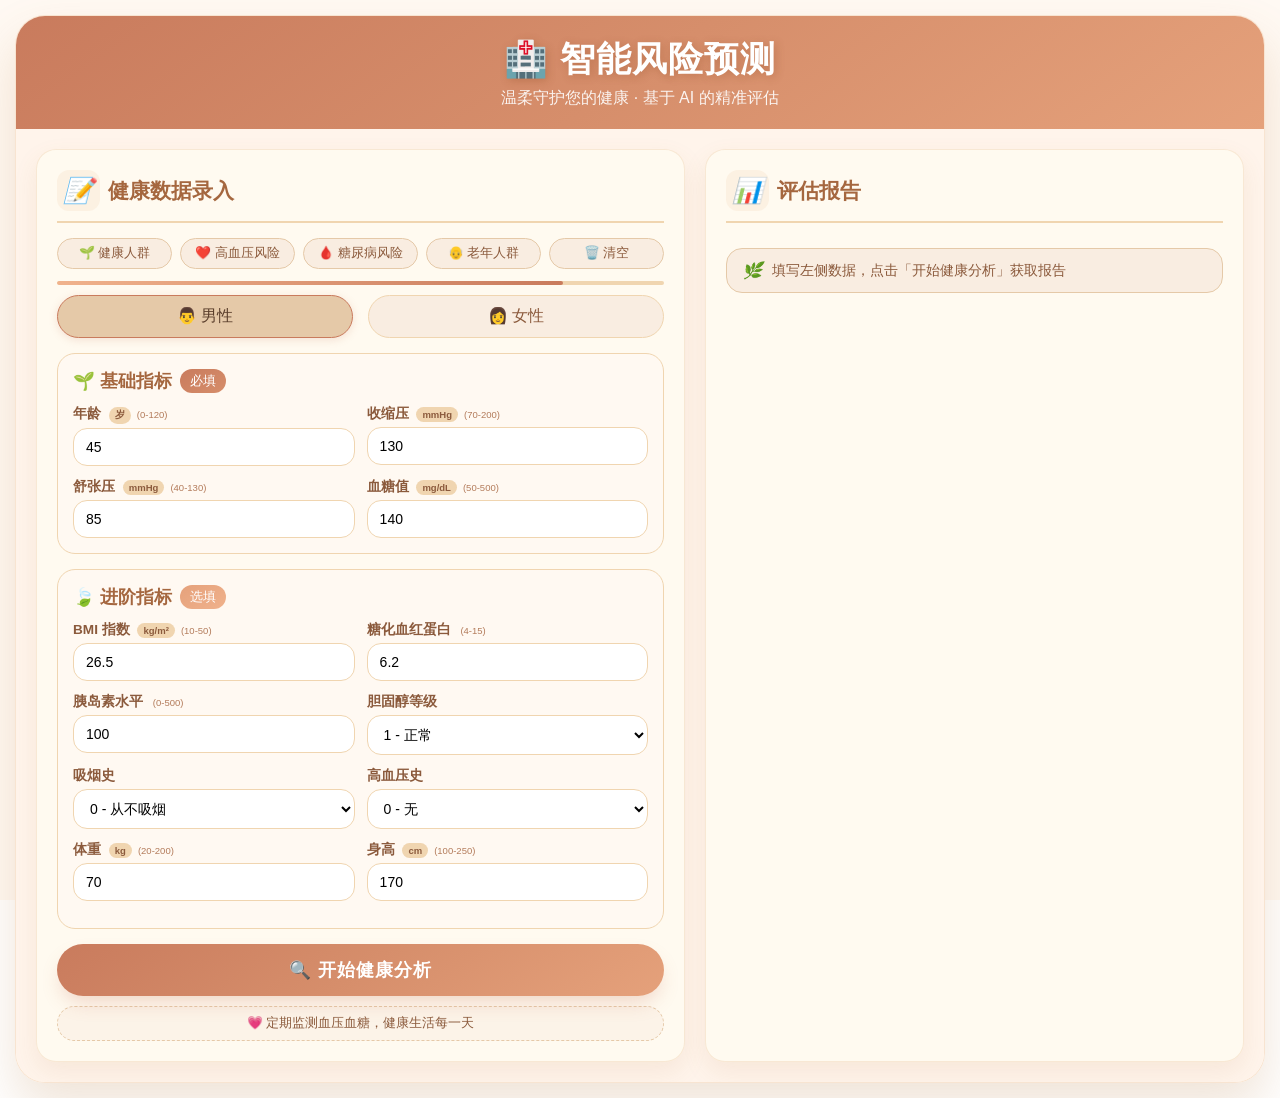
==== templates/service.html @ 500d7d1f "Initial commit: 医疗健康智能监控系统" ====
<!DOCTYPE html>
<html lang="zh">

<head>
    <meta charset="UTF-8">
    <meta name="viewport" content="width=device-width, initial-scale=1.0">
    <title>健康风险预测 · 智能评估</title>
    <style>
        * {
            margin: 0;
            padding: 0;
            box-sizing: border-box;
            font-family: 'Microsoft YaHei', 'PingFang SC', 'Helvetica Neue', sans-serif;
        }

        body {
            min-height: 100vh;
            background: url('static/services.jpg') no-repeat center center fixed;
            background-size: cover;
            padding: 15px;
            position: relative;
        }

        /* 暖色调遮罩 */
        body::before {
            content: '';
            position: fixed;
            top: 0;
            left: 0;
            right: 0;
            bottom: 0;
            background: rgba(255, 235, 215, 0.3);
            z-index: 0;
        }

        .container {
            max-width: 1300px;
            margin: 0 auto;
            background: rgba(255, 245, 235, 0.92);
            border-radius: 30px;
            box-shadow: 0 25px 50px rgba(180, 120, 60, 0.2);
            overflow: hidden;
            position: relative;
            z-index: 1;
            backdrop-filter: blur(4px);
            border: 1px solid rgba(220, 160, 100, 0.2);
        }

        /* 暖色渐变头部 */
        .header {
            background: linear-gradient(145deg, #c97b5d 0%, #d68e6b 50%, #e5a17b 100%);
            color: white;
            padding: 20px 25px;
            text-align: center;
            position: relative;
        }

        .header h1 {
            font-size: 2.2em;
            font-weight: 600;
            text-shadow: 2px 2px 8px rgba(140, 70, 30, 0.3);
            letter-spacing: 1px;
            margin-bottom: 5px;
        }

        .header p {
            opacity: 0.9;
            font-size: 1em;
            font-weight: 300;
        }

        .content {
            display: flex;
            padding: 20px;
            gap: 20px;
            background: rgba(255, 245, 235, 0.85);
        }

        @media (max-width: 968px) {
            .content {
                flex-direction: column;
            }
        }

        /* 左侧输入卡 */
        .input-section {
            flex: 1.1;
            background: rgba(255, 250, 240, 0.98);
            padding: 20px;
            border-radius: 20px;
            box-shadow: 0 10px 25px rgba(180, 120, 60, 0.1);
            border: 1px solid rgba(220, 160, 100, 0.2);
        }

        /* 右侧结果卡 */
        .result-section {
            flex: 0.9;
            background: rgba(255, 250, 240, 0.98);
            padding: 20px;
            border-radius: 20px;
            box-shadow: 0 10px 25px rgba(180, 120, 60, 0.1);
            border: 1px solid rgba(220, 160, 100, 0.2);
            display: flex;
            flex-direction: column;
        }

        .section-title {
            color: #a5673f;
            margin-bottom: 15px;
            padding-bottom: 10px;
            border-bottom: 2px solid #f0d5b0;
            font-size: 1.3em;
            display: flex;
            align-items: center;
            gap: 8px;
            font-weight: 600;
        }

        .section-title i {
            color: #c97b5d;
            font-size: 1.2em;
            background: rgba(220, 160, 100, 0.1);
            padding: 6px;
            border-radius: 12px;
        }

        /* 输入组卡片 */
        .input-group {
            margin-bottom: 15px;
            background: #fff9f2;
            padding: 15px;
            border-radius: 18px;
            border: 1px solid #f0d5b0;
        }

        .input-group h4 {
            color: #a5673f;
            margin-bottom: 12px;
            font-size: 1.1em;
            display: flex;
            align-items: center;
            gap: 8px;
        }

        .badge {
            padding: 3px 10px;
            border-radius: 25px;
            font-size: 0.75em;
            font-weight: 500;
        }

        .badge.required {
            background: linear-gradient(145deg, #c97b5d, #d68e6b);
            color: white;
        }

        .badge.optional {
            background: linear-gradient(145deg, #e5a17b, #f0b28c);
            color: white;
        }

        .input-row {
            display: flex;
            gap: 12px;
            margin-bottom: 12px;
        }

        .input-row:last-child {
            margin-bottom: 0;
        }

        .input-field {
            flex: 1;
            position: relative;
        }

        label {
            display: block;
            margin-bottom: 4px;
            color: #8b5a3c;
            font-weight: 600;
            font-size: 0.85em;
        }

        .stat-badge {
            display: inline-block;
            background: #f0d5b0;
            padding: 2px 6px;
            border-radius: 16px;
            font-size: 0.7em;
            color: #8b5a3c;
            margin-left: 4px;
        }

        .range-hint {
            font-size: 0.7em;
            color: #b37b5a;
            margin-left: 6px;
            font-weight: normal;
        }

        input,
        select {
            width: 100%;
            padding: 10px 12px;
            border: 1.5px solid #f0d5b0;
            border-radius: 14px;
            font-size: 14px;
            transition: all 0.2s;
            background: white;
        }

        input:focus,
        select:focus {
            outline: none;
            border-color: #c97b5d;
            box-shadow: 0 0 0 3px rgba(201, 123, 93, 0.1);
        }

        /* 输入警告样式 */
        .input-warning {
            color: #d9534f;
            font-size: 0.75em;
            margin-top: 4px;
            display: none;
            padding-left: 5px;
        }

        .input-warning.show {
            display: block;
        }

        input.invalid,
        select.invalid {
            border-color: #d9534f;
            background: #fff5f5;
        }

        /* 预测按钮 */
        .btn-predict {
            background: linear-gradient(145deg, #c97b5d, #d68e6b, #e5a17b);
            color: white;
            padding: 14px 25px;
            border: none;
            border-radius: 30px;
            font-size: 1.1em;
            font-weight: 600;
            cursor: pointer;
            width: 100%;
            transition: all 0.3s;
            box-shadow: 0 10px 20px -5px rgba(201, 123, 93, 0.3);
            letter-spacing: 1px;
            margin-top: 5px;
        }

        .btn-predict:hover {
            transform: translateY(-2px);
            box-shadow: 0 15px 25px -5px rgba(201, 123, 93, 0.4);
        }

        /* 按钮组 */
        .button-group {
            display: flex;
            gap: 10px;
            margin-top: 10px;
        }

        .button-group .btn-predict {
            flex: 1;
            margin-top: 0;
        }

        .btn-secondary {
            background: linear-gradient(145deg, #b3a18d, #c5b4a0);
            color: white;
            padding: 14px 25px;
            border: none;
            border-radius: 30px;
            font-size: 1.1em;
            font-weight: 600;
            cursor: pointer;
            transition: all 0.3s;
            box-shadow: 0 10px 20px -5px rgba(140, 120, 100, 0.3);
            letter-spacing: 1px;
        }

        .btn-secondary:hover {
            transform: translateY(-2px);
            box-shadow: 0 15px 25px -5px rgba(140, 120, 100, 0.4);
        }

        /* 结果卡片 */
        .result-card {
            background: #fff9f2;
            padding: 18px;
            border-radius: 18px;
            margin-bottom: 15px;
            border: 1px solid #f0d5b0;
            position: relative;
            overflow: hidden;
        }

        .result-card::before {
            content: '';
            position: absolute;
            top: 0;
            left: 0;
            width: 5px;
            height: 100%;
            background: linear-gradient(to bottom, #c97b5d, #e5a17b);
            border-radius: 5px 0 0 5px;
        }

        .result-title {
            display: flex;
            justify-content: space-between;
            align-items: center;
            margin-bottom: 12px;
            font-size: 1.1em;
            color: #a5673f;
            font-weight: 600;
            padding-left: 5px;
        }

        .risk-badge {
            padding: 5px 15px;
            border-radius: 30px;
            font-size: 0.9em;
            font-weight: 600;
        }

        .high-risk {
            background: linear-gradient(145deg, #ffb3b3, #ff8a8a);
            color: #b33c3c;
        }

        .low-risk {
            background: linear-gradient(145deg, #b8e0c0, #9ad0aa);
            color: #1d5a3e;
        }

        .confidence-bar {
            height: 8px;
            background: #f0d5b0;
            border-radius: 8px;
            margin: 10px 0 8px;
            overflow: hidden;
        }

        .confidence-fill {
            height: 100%;
            background: linear-gradient(90deg, #c97b5d, #e5a17b);
            transition: width 0.8s ease;
            border-radius: 8px;
        }

        .confidence-text {
            font-size: 0.9em;
            color: #8b5a3c;
            margin: 5px 0 10px;
            font-weight: 500;
        }

        .model-info {
            background: #f9ede1;
            padding: 10px 12px;
            border-radius: 14px;
            font-size: 0.85em;
            color: #8b5a3c;
            margin: 10px 0;
            border-left: 3px solid #c97b5d;
        }

        .explanation {
            font-size: 0.8em;
            color: #a5673f;
            margin-top: 10px;
            padding-top: 8px;
            border-top: 1px dashed #f0d5b0;
        }

        /* 加载动画 */
        .loading {
            text-align: center;
            padding: 30px;
            color: #8b5a3c;
            font-size: 1em;
            background: #fff9f2;
            border-radius: 20px;
            border: 1px solid #f0d5b0;
        }

        .loading::after {
            content: '';
            display: inline-block;
            width: 20px;
            height: 20px;
            margin-left: 10px;
            border: 2px solid #f0d5b0;
            border-top-color: #c97b5d;
            border-radius: 50%;
            animation: spin 0.8s linear infinite;
            vertical-align: middle;
        }

        @keyframes spin {
            to {
                transform: rotate(360deg);
            }
        }

        /* 提示卡片 */
        .note {
            background: #f9ede1;
            border: 1px solid #e5c9a8;
            color: #8b5a3c;
            padding: 12px 15px;
            border-radius: 16px;
            margin-top: 10px;
            font-size: 0.85em;
            display: flex;
            align-items: center;
            gap: 10px;
        }

        .note i {
            font-size: 1.2em;
            color: #c97b5d;
        }

        /* 默认提示 */
        #default-note {
            background: #f9ede1;
            border-color: #e5c9a8;
            color: #8b5a3c;
        }

        /* 快捷预设按钮 */
        .quick-preset {
            display: flex;
            gap: 8px;
            margin-bottom: 12px;
            flex-wrap: wrap;
        }

        .preset-btn {
            background: #f9ede1;
            border: 1px solid #e5c9a8;
            color: #8b5a3c;
            padding: 6px 12px;
            border-radius: 25px;
            font-size: 0.8em;
            cursor: pointer;
            transition: all 0.2s;
            flex: 1;
            min-width: 70px;
        }

        .preset-btn:hover {
            background: #f0d5b0;
            border-color: #c97b5d;
        }

        /* 数据完整度指示器 */
        .completeness-meter {
            height: 4px;
            background: #f0d5b0;
            border-radius: 2px;
            margin: 5px 0 10px;
            overflow: hidden;
        }

        .completeness-fill {
            height: 100%;
            background: linear-gradient(90deg, #f0b28c, #c97b5d);
            width: 0%;
            border-radius: 2px;
            transition: width 0.3s;
        }

        /* 健康小贴士 */
        .health-tip {
            background: rgba(201, 123, 93, 0.05);
            border: 1px dashed #e5c9a8;
            padding: 8px 12px;
            border-radius: 30px;
            font-size: 0.8em;
            color: #8b5a3c;
            margin-top: 10px;
            text-align: center;
            animation: fadeTip 8s infinite;
        }

        @keyframes fadeTip {

            0%,
            100% {
                opacity: 1;
            }

            95% {
                opacity: 0.7;
            }
        }

        /* 性别选择行 */
        .gender-row {
            display: flex;
            gap: 15px;
            margin-bottom: 15px;
        }

        .gender-btn {
            flex: 1;
            background: #f9ede1;
            border: 1.5px solid #f0d5b0;
            border-radius: 30px;
            padding: 10px 15px;
            text-align: center;
            cursor: pointer;
            transition: all 0.2s;
            color: #8b5a3c;
            font-weight: 500;
        }

        .gender-btn.selected {
            background: #e5c9a8;
            border-color: #c97b5d;
            color: #5a3e2b;
            box-shadow: 0 2px 8px rgba(201, 123, 93, 0.2);
        }

        .gender-btn input[type="radio"] {
            display: none;
        }

        /* 怀孕次数容器 - 根据性别显示/隐藏 */
        .pregnancy-container {
            transition: all 0.3s;
        }

        .pregnancy-container.hidden {
            display: none;
        }

        /* 报告生成按钮 */
        .generate-report-btn {
            background: #fff9f2;
            border: 1px solid #e5c9a8;
            color: #8b5a3c;
            padding: 10px;
            border-radius: 25px;
            font-size: 0.9em;
            cursor: pointer;
            transition: all 0.2s;
            display: flex;
            align-items: center;
            justify-content: center;
            gap: 8px;
            margin-top: 10px;
        }

        .generate-report-btn:hover {
            background: #f0d5b0;
            border-color: #c97b5d;
        }

        /* 模态框 */
        .modal {
            display: none;
            position: fixed;
            top: 0;
            left: 0;
            right: 0;
            bottom: 0;
            background: rgba(0, 0, 0, 0.5);
            z-index: 1000;
            justify-content: center;
            align-items: center;
        }

        .modal.show {
            display: flex;
        }

        .modal-content {
            background: white;
            padding: 25px;
            border-radius: 25px;
            max-width: 450px;
            width: 90%;
            max-height: 80vh;
            overflow-y: auto;
            position: relative;
        }

        .modal-close {
            position: absolute;
            top: 15px;
            right: 15px;
            font-size: 1.2em;
            cursor: pointer;
            color: #8b5a3c;
        }

        .report-actions {
            display: flex;
            gap: 10px;
            margin-top: 20px;
        }

        .report-actions button {
            flex: 1;
            padding: 12px;
            border: none;
            border-radius: 25px;
            cursor: pointer;
            font-weight: 600;
        }

        .btn-save {
            background: #c97b5d;
            color: white;
        }

        .btn-cancel {
            background: #f0d5b0;
            color: #8b5a3c;
        }
    </style>
    <!-- 🔴【方案一添加点】输入限制函数 -->
    <script>
        // 限制输入只能为数字和特定字符
        function restrictInput(event) {
            var key = event.keyCode || event.which;
            var keyChar = String.fromCharCode(key);
            
            // 允许：数字、退格、删除、制表符、回车、箭头键
            if (key == 8 || key == 9 || key == 13 || key == 46 || (key >= 37 && key <= 40)) {
                return true;
            }
            
            // 允许小数点（只在BMI字段）
            if (keyChar === '.' && event.target.id === 'bmi') {
                // 防止多个小数点
                if (event.target.value.indexOf('.') === -1) {
                    return true;
                }
                return false;
            }
            
            // 只允许数字
            return /[0-9]/.test(keyChar);
        }

        // 失去焦点时验证和格式化
        function validateInput(input) {
            if (input.value === '' || input.value === null) {
                return;
            }
            
            // 去除前后空格
            input.value = input.value.trim();
            
            // 如果是BMI字段，保留一位小数
            if (input.id === 'bmi' && input.value) {
                let num = parseFloat(input.value);
                if (!isNaN(num)) {
                    input.value = num.toFixed(1);
                }
            } else if (input.value) {
                // 其他字段转为整数
                let num = parseInt(input.value);
                if (!isNaN(num)) {
                    input.value = num;
                } else {
                    input.value = '';
                }
            }
        }
    </script>
</head>

<body>
    <div class="container">
        <div class="header">
            <h1>🏥 智能风险预测</h1>
            <p>温柔守护您的健康 · 基于 AI 的精准评估</p>
        </div>
        <div class="content">
            <!-- 左侧输入区 -->
            <div class="input-section">
                <div class="section-title">
                    <i>📝</i> 健康数据录入
                </div>
                <!-- 快捷场景预设 -->
                <div class="quick-preset">
                    <button class="preset-btn" onclick="setPreset('health')">🌱 健康人群</button>
                    <button class="preset-btn" onclick="setPreset('ht-risk')">❤️ 高血压风险</button>
                    <button class="preset-btn" onclick="setPreset('dm-risk')">🩸 糖尿病风险</button>
                    <button class="preset-btn" onclick="setPreset('elder')">👴 老年人群</button>
                    <button class="preset-btn" onclick="clearAll()">🗑️ 清空</button>
                </div>
                <!-- 数据完整度指示器 -->
                <div class="completeness-meter">
                    <div class="completeness-fill" id="completeness" style="width: 0%"></div>
                </div>
                <!-- 性别选择 -->
                <div class="gender-row">
                    <div class="gender-btn" id="gender-male-btn" onclick="selectGender('male')">
                        <input type="radio" name="gender" id="male" value="male" checked>
                        <span>👨 男性</span>
                    </div>
                    <div class="gender-btn" id="gender-female-btn" onclick="selectGender('female')">
                        <input type="radio" name="gender" id="female" value="female">
                        <span>👩 女性</span>
                    </div>
                </div>
                <div class="input-group">
                    <h4>
                        <span>🌱 基础指标</span>
                        <span class="badge required">必填</span>
                    </h4>
                    <div class="input-row">
                        <div class="input-field">
                            <label>年龄 <span class="stat-badge">岁</span><span class="range-hint">(0-120)</span></label>
                            <!-- 🔴【方案一修改】添加 onkeypress, onpaste, onblur 属性 -->
                            <input type="number" id="age" placeholder="如 45" value="45"
                                onkeypress="return restrictInput(event)"
                                onpaste="return false"
                                onblur="validateInput(this)"
                                oninput="this.value=this.value.replace(/[^0-9]/g,''); validateAge(); updateCompleteness()">
                            <div class="input-warning" id="age-warning">年龄应在 0-120 岁之间</div>
                        </div>
                        <div class="input-field">
                            <label>收缩压 <span class="stat-badge">mmHg</span><span
                                    class="range-hint">(70-200)</span></label>
                            <!-- 🔴【方案一修改】添加 onkeypress, onpaste, onblur 属性 -->
                            <input type="number" id="sbp" placeholder="如 130" value="130"
                                onkeypress="return restrictInput(event)"
                                onpaste="return false"
                                onblur="validateInput(this)"
                                oninput="this.value=this.value.replace(/[^0-9]/g,''); validateBP(); updateCompleteness()">
                        </div>
                    </div>
                    <div class="input-row">
                        <div class="input-field">
                            <label>舒张压 <span class="stat-badge">mmHg</span><span
                                    class="range-hint">(40-130)</span></label>
                            <!-- 🔴【方案一修改】添加 onkeypress, onpaste, onblur 属性 -->
                            <input type="number" id="dbp" placeholder="如 85" value="85"
                                onkeypress="return restrictInput(event)"
                                onpaste="return false"
                                onblur="validateInput(this)"
                                oninput="this.value=this.value.replace(/[^0-9]/g,''); validateBP(); updateCompleteness()">
                            <div class="input-warning" id="bp-warning">收缩压应大于舒张压，且收缩压 70-200，舒张压 40-130</div>
                        </div>
                        <div class="input-field">
                            <label>血糖值 <span class="stat-badge">mg/dL</span><span
                                    class="range-hint">(50-500)</span></label>
                            <!-- 🔴【方案一修改】添加 onkeypress, onpaste, onblur 属性 -->
                            <input type="number" id="glucose" placeholder="如 140" value="140"
                                onkeypress="return restrictInput(event)"
                                onpaste="return false"
                                onblur="validateInput(this)"
                                oninput="this.value=this.value.replace(/[^0-9]/g,''); validateGlucose(); updateCompleteness()">
                            <div class="input-warning" id="glucose-warning">血糖值应在 50-500 之间</div>
                        </div>
                    </div>
                </div>
                <div class="input-group">
                    <h4>
                        <span>🍃 进阶指标</span>
                        <span class="badge optional">选填</span>
                    </h4>
                    <div class="input-row">
                        <div class="input-field">
                            <label>BMI 指数 <span class="stat-badge">kg/m²</span><span
                                    class="range-hint">(10-50)</span></label>
                            <!-- 🔴【方案一修改】添加 onkeypress, onpaste, onblur 属性 -->
                            <input type="number" id="bmi" placeholder="如 26.5" value="26.5" step="0.1"
                                onkeypress="return restrictInput(event)"
                                onpaste="return false"
                                onblur="validateInput(this)"
                                oninput="this.value=this.value.replace(/[^0-9.]/g,'').replace(/(\..*)\./g, '$1'); validateBMI(); updateCompleteness()">
                            <div class="input-warning" id="bmi-warning">BMI 应在 10-50 之间</div>
                        </div>
                        <div class="input-field">
                            <label>糖化血红蛋白 <span class="range-hint">(4-15)</span></label>
                            <!-- 🔴【方案一修改】添加 onkeypress, onpaste, onblur 属性 -->
                            <input type="number" id="hba1c" placeholder="如 6.2" value="6.2" step="0.1"
                                onkeypress="return restrictInput(event)"
                                onpaste="return false"
                                onblur="validateInput(this)"
                                oninput="this.value=this.value.replace(/[^0-9.]/g,'').replace(/(\..*)\./g, '$1'); validateHba1c(); updateCompleteness()">
                            <div class="input-warning" id="hba1c-warning">HbA1c 应在 4-15 之间</div>
                        </div>
                    </div>
                    <div class="input-row">
                        <div class="input-field">
                            <label>胰岛素水平 <span class="range-hint">(0-500)</span></label>
                            <!-- 🔴【方案一修改】添加 onkeypress, onpaste, onblur 属性 -->
                            <input type="number" id="insulin" placeholder="如 100" value="100"
                                onkeypress="return restrictInput(event)"
                                onpaste="return false"
                                onblur="validateInput(this)"
                                oninput="this.value=this.value.replace(/[^0-9]/g,''); validateInsulin(); updateCompleteness()">
                            <div class="input-warning" id="insulin-warning">胰岛素应在 0-500 之间</div>
                        </div>
                        <div class="input-field">
                            <label>胆固醇等级</label>
                            <select id="cholesterol" onchange="updateCompleteness()">
                                <option value="">请选择</option>
                                <option value="1" selected>1 - 正常</option>
                                <option value="2">2 - 偏高</option>
                                <option value="3">3 - 很高</option>
                            </select>
                        </div>
                    </div>
                    <div class="input-row">
                        <div class="input-field">
                            <label>吸烟史</label>
                            <select id="smoking" onchange="updateCompleteness()">
                                <option value="0" selected>0 - 从不吸烟</option>
                                <option value="1">1 - No Info</option>
                                <option value="2">2 - 当前吸烟</option>
                                <option value="3">3 - 曾经吸烟</option>
                            </select>
                        </div>
                        <div class="input-field">
                            <label>高血压史</label>
                            <select id="hypertension" onchange="updateCompleteness()">
                                <option value="0" selected>0 - 无</option>
                                <option value="1">1 - 有</option>
                            </select>
                        </div>
                    </div>
                    <div class="input-row">
                        <div class="input-field">
                            <label>体重 <span class="stat-badge">kg</span><span class="range-hint">(20-200)</span></label>
                            <!-- 🔴【方案一修改】添加 onkeypress, onpaste, onblur 属性 -->
                            <input type="number" id="weight" placeholder="如 70" value="70" step="0.1"
                                onkeypress="return restrictInput(event)"
                                onpaste="return false"
                                onblur="validateInput(this)"
                                oninput="this.value=this.value.replace(/[^0-9]/g,''); validateWeight(); updateCompleteness()">
                            <div class="input-warning" id="weight-warning">体重应在 20-200kg 之间</div>
                        </div>
                        <div class="input-field">
                            <label>身高 <span class="stat-badge">cm</span><span
                                    class="range-hint">(100-250)</span></label>
                            <!-- 🔴【方案一修改】添加 onkeypress, onpaste, onblur 属性 -->
                            <input type="number" id="height" placeholder="如 170" value="170"
                                onkeypress="return restrictInput(event)"
                                onpaste="return false"
                                onblur="validateInput(this)"
                                oninput="this.value=this.value.replace(/[^0-9]/g,''); validateHeight(); updateCompleteness()">
                            <div class="input-warning" id="height-warning">身高应在 100-250cm 之间</div>
                        </div>
                    </div>
                    <!-- 怀孕次数 - 根据性别动态显示 -->
                    <div class="input-row" id="pregnancy-row">
                        <div class="input-field">
                            <label>怀孕次数 <span class="stat-badge" id="pregnancy-badge">女性填写</span></label>
                            <!-- 🔴【方案一修改】添加 onkeypress, onpaste, onblur 属性 -->
                            <input type="number" id="pregnancies" placeholder="仅女性填写" value="0"
                                onkeypress="return restrictInput(event)"
                                onpaste="return false"
                                onblur="validateInput(this)"
                                oninput="this.value=this.value.replace(/[^0-9]/g,''); updateCompleteness()">
                        </div>
                        <div class="input-field">
                            <!-- 占位，保持布局平衡 -->
                        </div>
                    </div>
                </div>
                <div class="button-group">
                    <button class="btn-predict" onclick="predict()">🔍 开始健康分析</button>
                    <button class="btn-secondary" onclick="generateReport()" id="generate-report"
                        style="display: none;">📄 生成报告</button>
                </div>
                <!-- 健康小贴士轮播 -->
                <div class="health-tip" id="health-tip">
                    💗 定期监测血压血糖，健康生活每一天
                </div>
            </div>
            <!-- 右侧结果区 -->
            <div class="result-section">
                <div class="section-title">
                    <i>📊</i> 评估报告
                </div>
                <!-- 高血压结果 -->
                <div class="result-card" id="hypertension-card" style="display: none;">
                    <div class="result-title">
                        <span>❤️ 高血压风险评估</span>
                        <span class="risk-badge" id="ht-risk-badge"></span>
                    </div>
                    <div class="confidence-bar">
                        <div class="confidence-fill" id="ht-confidence-bar" style="width: 0%"></div>
                    </div>
                    <div class="confidence-text" id="ht-confidence"></div>
                    <div class="model-info" id="ht-explanation"></div>
                </div>
                <!-- 糖尿病结果 -->
                <div class="result-card" id="diabetes-card" style="display: none;">
                    <div class="result-title">
                        <span>🩸 糖尿病风险评估</span>
                        <span class="risk-badge" id="db-risk-badge"></span>
                    </div>
                    <div class="confidence-bar">
                        <div class="confidence-fill" id="db-confidence-bar" style="width: 0%"></div>
                    </div>
                    <div class="confidence-text" id="db-confidence"></div>
                    <div class="model-info" id="db-model"></div>
                    <div class="explanation" id="db-explanation"></div>
                </div>
                <!-- 置信度可视化图表 -->
                <div class="result-card" id="confidence-chart-card" style="display: none;">
                    <div class="result-title">
                        <span>📈 风险评估置信度</span>
                    </div>
                    <div id="confidence-chart" style="width: 100%; height: 220px;"></div>
                    <div class="explanation" style="margin-top: 8px; font-size: 0.75em;">
                        💡 置信度越高，模型对该风险评估的把握越大
                    </div>
                </div>
                <!-- 加载动画 -->
                <div class="loading" id="loading" style="display: none;">AI 模型正在分析</div>
                <!-- 提示信息 -->
                <div class="note" id="note" style="display: none;">
                    <i>💗</i>
                    <span id="note-text"></span>
                </div>
                <!-- 默认提示 -->
                <div class="note" id="default-note">
                    <i>🌿</i>
                    <span>填写左侧数据，点击「开始健康分析」获取报告</span>
                </div>
            </div>
        </div>
    </div>
    <!-- 报告图片模态框 -->
    <div class="modal" id="report-modal">
        <div class="modal-content">
            <span class="modal-close" onclick="closeModal()">✕</span>
            <div id="report-content"></div>
            <div class="report-actions">
                <button class="btn-save" onclick="saveReport()">保存图片</button>
                <button class="btn-cancel" onclick="closeModal()">关闭</button>
            </div>
        </div>
    </div>
    <!-- Plotly.js CDN -->
    <script src="https://cdn.plot.ly/plotly-2.27.0.min.js"></script>
    <script src="https://html2canvas.hertzen.com/dist/html2canvas.min.js"></script>
    <script>
        let currentResult = null;
        let currentHealthData = null;
        // 健康小贴士轮播
        const tips = [
            '💗 定期监测血压血糖，健康生活每一天',
            '❤️ 高血压患者建议低盐饮食，每日食盐<5g',
            '🩸 糖尿病患者建议控制糖分摄入，定期运动',
            '🌿 BMI 在 18.5-24 之间为正常范围',
            '🏃 每周至少 150 分钟中等强度运动',
            '🥗 多吃蔬菜水果，保持均衡饮食',
            '❤️ 收缩压正常范围：90-120mmHg',
            '❤️ 舒张压正常范围：60-80mmHg'
        ];
        let tipIndex = 0;
        setInterval(() => {
            tipIndex = (tipIndex + 1) % tips.length;
            document.getElementById('health-tip').textContent = tips[tipIndex];
        }, 5000);
        // 性别选择
        function selectGender(gender) {
            document.getElementById('gender-male-btn').classList.remove('selected');
            document.getElementById('gender-female-btn').classList.remove('selected');
            const pregnancyRow = document.getElementById('pregnancy-row');
            const pregnancyBadge = document.getElementById('pregnancy-badge');
            if (gender === 'male') {
                document.getElementById('male').checked = true;
                document.getElementById('gender-male-btn').classList.add('selected');
                pregnancyRow.style.display = 'none';
                document.getElementById('pregnancies').value = 0;
            } else {
                document.getElementById('female').checked = true;
                document.getElementById('gender-female-btn').classList.add('selected');
                pregnancyRow.style.display = 'flex';
                pregnancyBadge.textContent = '女性填写';
            }
            updateCompleteness();
        }
        // 输入验证函数
        function validateAge() {
            const age = document.getElementById('age').value;
            const warning = document.getElementById('age-warning');
            const input = document.getElementById('age');
            if (age && (age < 0 || age > 120)) {
                warning.classList.add('show');
                input.classList.add('invalid');
                return false;
            } else {
                warning.classList.remove('show');
                input.classList.remove('invalid');
                return true;
            }
        }
        function validateBP() {
            const sbp = document.getElementById('sbp').value;
            const dbp = document.getElementById('dbp').value;
            const warning = document.getElementById('bp-warning');
            const sbpInput = document.getElementById('sbp');
            const dbpInput = document.getElementById('dbp');
            let sbpValid = !sbp || (sbp >= 70 && sbp <= 200);
            let dbpValid = !dbp || (dbp >= 40 && dbp <= 130);
            let bpRelationValid = !sbp || !dbp || Number(sbp) > Number(dbp);
            if ((sbp && !sbpValid) || (dbp && !dbpValid) || !bpRelationValid) {
                warning.classList.add('show');
                if (sbp && !sbpValid) sbpInput.classList.add('invalid');
                if (dbp && !dbpValid) dbpInput.classList.add('invalid');
                if (!bpRelationValid) {
                    sbpInput.classList.add('invalid');
                    dbpInput.classList.add('invalid');
                }
                return false;
            } else {
                warning.classList.remove('show');
                sbpInput.classList.remove('invalid');
                dbpInput.classList.remove('invalid');
                return true;
            }
        }
        function validateGlucose() {
            const glucose = document.getElementById('glucose').value;
            const warning = document.getElementById('glucose-warning');
            const input = document.getElementById('glucose');
            if (glucose && (glucose < 50 || glucose > 500)) {
                warning.classList.add('show');
                input.classList.add('invalid');
                return false;
            } else {
                warning.classList.remove('show');
                input.classList.remove('invalid');
                return true;
            }
        }
        function validateBMI() {
            const bmi = document.getElementById('bmi').value;
            const warning = document.getElementById('bmi-warning');
            const input = document.getElementById('bmi');
            if (bmi && (bmi < 10 || bmi > 50)) {
                warning.classList.add('show');
                input.classList.add('invalid');
                return false;
            } else {
                warning.classList.remove('show');
                input.classList.remove('invalid');
                return true;
            }
        }
        function validateHba1c() {
            const hba1c = document.getElementById('hba1c').value;
            const warning = document.getElementById('hba1c-warning');
            const input = document.getElementById('hba1c');
            if (hba1c && (hba1c < 4 || hba1c > 15)) {
                warning.classList.add('show');
                input.classList.add('invalid');
                return false;
            } else {
                warning.classList.remove('show');
                input.classList.remove('invalid');
                return true;
            }
        }
        function validateInsulin() {
            const insulin = document.getElementById('insulin').value;
            const warning = document.getElementById('insulin-warning');
            const input = document.getElementById('insulin');
            if (insulin && (insulin < 0 || insulin > 500)) {
                warning.classList.add('show');
                input.classList.add('invalid');
                return false;
            } else {
                warning.classList.remove('show');
                input.classList.remove('invalid');
                return true;
            }
        }
        function validateWeight() {
            const weight = document.getElementById('weight').value;
            const warning = document.getElementById('weight-warning');
            const input = document.getElementById('weight');
            if (weight && (weight < 20 || weight > 200)) {
                warning.classList.add('show');
                input.classList.add('invalid');
                return false;
            } else {
                warning.classList.remove('show');
                input.classList.remove('invalid');
                return true;
            }
        }
        function validateHeight() {
            const height = document.getElementById('height').value;
            const warning = document.getElementById('height-warning');
            const input = document.getElementById('height');
            if (height && (height < 100 || height > 250)) {
                warning.classList.add('show');
                input.classList.add('invalid');
                return false;
            } else {
                warning.classList.remove('show');
                input.classList.remove('invalid');
                return true;
            }
        }
        // 更新数据完整度
        function updateCompleteness() {
            const fields = [
                'age', 'sbp', 'dbp', 'glucose', 'bmi',
                'hba1c', 'insulin', 'cholesterol',
                'smoking', 'hypertension', 'weight', 'height'
            ];
            if (document.getElementById('female').checked) {
                fields.push('pregnancies');
            }
            let filled = 0;
            fields.forEach(id => {
                let val = document.getElementById(id).value;
                if (val && val !== '' && val !== '0') {
                    filled++;
                }
            });
            let percent = (filled / fields.length) * 100;
            document.getElementById('completeness').style.width = percent + '%';
        }
        // 快捷预设
        function setPreset(type) {
            document.querySelectorAll('.input-warning').forEach(w => w.classList.remove('show'));
            document.querySelectorAll('input').forEach(i => i.classList.remove('invalid'));
            if (type === 'health') {
                selectGender('male');
                document.getElementById('age').value = 30;
                document.getElementById('sbp').value = 110;
                document.getElementById('dbp').value = 70;
                document.getElementById('glucose').value = 85;
                document.getElementById('bmi').value = 22;
                document.getElementById('hba1c').value = 5.2;
                document.getElementById('insulin').value = 60;
                document.getElementById('cholesterol').value = '1';
                document.getElementById('pregnancies').value = 0;
                document.getElementById('smoking').value = '0';
                document.getElementById('hypertension').value = '0';
                document.getElementById('weight').value = 60;
                document.getElementById('height').value = 170;
            } else if (type === 'ht-risk') {
                selectGender('male');
                document.getElementById('age').value = 68;
                document.getElementById('sbp').value = 160;
                document.getElementById('dbp').value = 100;
                document.getElementById('glucose').value = 140;
                document.getElementById('bmi').value = 28;
                document.getElementById('hba1c').value = 6.2;
                document.getElementById('insulin').value = 120;
                document.getElementById('cholesterol').value = '3';
                document.getElementById('pregnancies').value = 0;
                document.getElementById('smoking').value = '2';
                document.getElementById('hypertension').value = '1';
                document.getElementById('weight').value = 75;
                document.getElementById('height').value = 165;
            } else if (type === 'dm-risk') {
                selectGender('female');
                document.getElementById('age').value = 55;
                document.getElementById('sbp').value = 135;
                document.getElementById('dbp').value = 85;
                document.getElementById('glucose').value = 180;
                document.getElementById('bmi').value = 32;
                document.getElementById('hba1c').value = 8.5;
                document.getElementById('insulin').value = 200;
                document.getElementById('cholesterol').value = '2';
                document.getElementById('pregnancies').value = 3;
                document.getElementById('smoking').value = '1';
                document.getElementById('hypertension').value = '0';
                document.getElementById('weight').value = 85;
                document.getElementById('height').value = 165;
            } else if (type === 'elder') {
                selectGender('female');
                document.getElementById('age').value = 75;
                document.getElementById('sbp').value = 145;
                document.getElementById('dbp').value = 80;
                document.getElementById('glucose').value = 130;
                document.getElementById('bmi').value = 24;
                document.getElementById('hba1c').value = 6.8;
                document.getElementById('insulin').value = 90;
                document.getElementById('cholesterol').value = '2';
                document.getElementById('pregnancies').value = 4;
                document.getElementById('smoking').value = '0';
                document.getElementById('hypertension').value = '1';
                document.getElementById('weight').value = 65;
                document.getElementById('height').value = 160;
            }
            updateCompleteness();
        }
        function clearAll() {
            document.getElementById('age').value = '';
            document.getElementById('sbp').value = '';
            document.getElementById('dbp').value = '';
            document.getElementById('glucose').value = '';
            document.getElementById('bmi').value = '';
            document.getElementById('hba1c').value = '';
            document.getElementById('insulin').value = '';
            document.getElementById('cholesterol').value = '';
            document.getElementById('pregnancies').value = '';
            document.getElementById('smoking').value = '0';
            document.getElementById('hypertension').value = '0';
            document.getElementById('weight').value = '';
            document.getElementById('height').value = '';
            document.querySelectorAll('.input-warning').forEach(w => w.classList.remove('show'));
            document.querySelectorAll('input').forEach(i => i.classList.remove('invalid'));
            updateCompleteness();
        }
        
        // 🔴【方案二修改】predict函数开头添加二次清洗
        function predict() {
            // 提交前二次清洗
            const inputs = document.querySelectorAll('input[type="number"]');
            inputs.forEach(input => {
                if (input.value) {
                    if (input.id === 'bmi' || input.id === 'hba1c') {
                        // BMI和糖化血红蛋白字段：只保留数字和小数点
                        input.value = input.value.replace(/[^0-9.]/g, '');
                        // 确保只有一个小数点
                        let parts = input.value.split('.');
                        if (parts.length > 2) {
                            input.value = parts[0] + '.' + parts.slice(1).join('');
                        }
                        // 限制小数位数为1位
                        if (input.value.includes('.')) {
                            let [intPart, decPart] = input.value.split('.');
                            input.value = intPart + '.' + decPart.substring(0, 1);
                        }
                    } else {
                        // 其他字段：只保留数字
                        input.value = input.value.replace(/[^0-9]/g, '');
                    }
                }
            });

            const invalidInputs = document.querySelectorAll('input.invalid');
            if (invalidInputs.length > 0) {
                alert('请先修正输入数据中的错误');
                return;
            }
            document.getElementById('default-note').style.display = 'none';
            document.getElementById('loading').style.display = 'block';
            document.getElementById('hypertension-card').style.display = 'none';
            document.getElementById('diabetes-card').style.display = 'none';
            document.getElementById('confidence-chart-card').style.display = 'none';
            document.getElementById('note').style.display = 'none';
            document.getElementById('generate-report').style.display = 'none';
            let health_data = {
                'age': parseFloat(document.getElementById('age').value) || null,
                'ap_hi': parseFloat(document.getElementById('sbp').value) || null,
                'ap_lo': parseFloat(document.getElementById('dbp').value) || null,
                'glucose': parseFloat(document.getElementById('glucose').value) || null,
                'bmi': parseFloat(document.getElementById('bmi').value) || null,
                'age_days': document.getElementById('age').value ? parseFloat(document.getElementById('age').value) * 365 : null
            };
            Object.keys(health_data).forEach(key => {
                if (health_data[key] === null) {
                    delete health_data[key];
                }
            });
            let fields = {
                'hba1c': 'hba1c',
                'insulin': 'insulin',
                'cholesterol': 'cholesterol',
                'smoking': 'smoking',
                'hypertension': 'hypertension',
                'weight': 'weight',
                'height': 'height'
            };
            if (document.getElementById('female').checked) {
                fields['pregnancies'] = 'pregnancies';
            }
            for (let [id, key] of Object.entries(fields)) {
                let value = document.getElementById(id).value;
                if (value && value !== '') {
                    health_data[key] = parseFloat(value);
                }
            }
            currentHealthData = health_data;
            fetch('/api/predict', {
                method: 'POST',
                headers: { 'Content-Type': 'application/json' },
                body: JSON.stringify({ 'health_data': health_data })
            })
                .then(response => response.json())
                .then(data => {
                    document.getElementById('loading').style.display = 'none';
                    if (data.success) {
                        currentResult = data.data;
                        displayResults(data.data);
                        document.getElementById('generate-report').style.display = 'block';
                    } else {
                        alert('预测失败：' + data.error);
                    }
                })
                .catch(error => {
                    document.getElementById('loading').style.display = 'none';
                    alert('网络错误：' + error);
                });
        }
        function displayResults(result) {
            let note = '';

            // 显示高血压结果
            if (result.hypertension) {
                let ht = result.hypertension;
                document.getElementById('hypertension-card').style.display = 'block';

                let badge = document.getElementById('ht-risk-badge');
                badge.textContent = ht.risk;
                badge.className = 'risk-badge ' + (ht.risk === '高风险' ? 'high-risk' : 'low-risk');

                let confPercent = (ht.confidence * 100).toFixed(1);
                document.getElementById('ht-confidence').textContent = `置信度 ${confPercent}%`;
                document.getElementById('ht-confidence-bar').style.width = confPercent + '%';
                document.getElementById('ht-explanation').textContent = result.explanation.hypertension;

                if (ht.risk === '高风险') note += '❤️ 高血压风险较高；';
            }

            // 显示糖尿病结果
            if (result.diabetes) {
                let db = result.diabetes;
                document.getElementById('diabetes-card').style.display = 'block';

                let badge = document.getElementById('db-risk-badge');
                badge.textContent = db.risk;
                badge.className = 'risk-badge ' + (db.risk === '高风险' ? 'high-risk' : 'low-risk');

                let confPercent = (db.confidence * 100).toFixed(1);
                document.getElementById('db-confidence').textContent = `置信度 ${confPercent}%`;
                document.getElementById('db-confidence-bar').style.width = confPercent + '%';
                document.getElementById('db-model').textContent = '📊 使用模型：' + (db.model || '未知');
                document.getElementById('db-explanation').textContent = result.explanation.diabetes;

                if (db.risk === '高风险') note += '🩸 糖尿病风险较高；';
            }

            // 渲染置信度图表
            if (result.hypertension?.confidence !== undefined && result.diabetes?.confidence !== undefined) {
                document.getElementById('confidence-chart-card').style.display = 'block';
                renderConfidenceChart(
                    result.hypertension.confidence,
                    result.diabetes.confidence
                );
            } else {
                document.getElementById('confidence-chart-card').style.display = 'none';
            }

            if (note) {
                document.getElementById('note').style.display = 'flex';
                document.getElementById('note-text').textContent = note + '建议咨询医生';
            }


            if (!note && (!result.hypertension || !result.diabetes)) {
                document.getElementById('note').style.display = 'flex';
                document.getElementById('note-text').textContent = '📌 部分数据不足，请填完必填项后，再重新点击开始健康分析按钮';
            }
        }
        // 渲染置信度图表函数
        function renderConfidenceChart(htConfidence, dbConfidence) {
            const data = [{
                type: 'bar',
                x: [htConfidence * 100, dbConfidence * 100],
                y: ['❤️ 高血压', '🩸 糖尿病'],
                orientation: 'h',
                marker: {
                    color: [
                        htConfidence >= 0.7 ? '#c97b5d' : '#e5a17b',
                        dbConfidence >= 0.7 ? '#c97b5d' : '#e5a17b'
                    ],
                    line: { color: '#f0d5b0', width: 1 },
                    opacity: 0.9
                },
                text: [`${(htConfidence * 100).toFixed(1)}%`, `${(dbConfidence * 100).toFixed(1)}%`],
                textposition: 'outside',
                textfont: { color: '#8b5a3c', size: 11, weight: 'bold' },
                hovertemplate: '%{y}<br>置信度：%{x:.1f}%<extra></extra>'
            }];
            const layout = {
                margin: { t: 10, r: 40, l: 80, b: 20 },
                paper_bgcolor: 'rgba(0,0,0,0)',
                plot_bgcolor: 'rgba(0,0,0,0)',
                xaxis: {
                    title: { text: '置信度 (%)', font: { color: '#8b5a3c', size: 10 } },
                    range: [0, 105],
                    tickfont: { color: '#a5673f', size: 9 },
                    gridcolor: '#f0d5b0',
                    zeroline: false
                },
                yaxis: {
                    tickfont: { color: '#8b5a3c', size: 11, weight: '500' },
                    automargin: true
                },
                showlegend: false,
                height: 220,
                autosize: true
            };
            const config = { responsive: true, displayModeBar: false };
            Plotly.newPlot('confidence-chart', data, layout, config);
        }
        function generateReport() {
            if (!currentResult || !currentHealthData) {
                alert('请先进行健康分析');
                return;
            }
            const date = new Date();
            const dateStr = `${date.getFullYear()}-${date.getMonth() + 1}-${date.getDate()} ${date.getHours()}:${date.getMinutes()}`;
            let inputDataHTML = '';
            const dataMap = {
                'age': '年龄',
                'ap_hi': '收缩压',
                'ap_lo': '舒张压',
                'glucose': '血糖值',
                'bmi': 'BMI 指数',
                'hba1c': '糖化血红蛋白',
                'insulin': '胰岛素水平',
                'cholesterol': '胆固醇等级',
                'smoking': '吸烟史',
                'hypertension': '高血压史',
                'weight': '体重',
                'height': '身高',
                'pregnancies': '怀孕次数'
            };
            const cholesterolMap = {
                '1': '1 - 正常',
                '2': '2 - 偏高',
                '3': '3 - 很高'
            };
            const smokingMap = {
                '0': '0 - 从不吸烟',
                '1': '1 - No Info',
                '2': '2 - 当前吸烟',
                '3': '3 - 曾经吸烟'
            };
            const hypertensionMap = {
                '0': '0 - 无',
                '1': '1 - 有'
            };
            for (let [key, label] of Object.entries(dataMap)) {
                if (currentHealthData[key] !== undefined) {
                    let value = currentHealthData[key];
                    if (key === 'cholesterol' && cholesterolMap[value]) {
                        value = cholesterolMap[value];
                    } else if (key === 'smoking' && smokingMap[value]) {
                        value = smokingMap[value];
                    } else if (key === 'hypertension' && hypertensionMap[value]) {
                        value = hypertensionMap[value];
                    }
                    inputDataHTML += `<div>${label}: ${value}</div>`;
                }
            }
            // 🔹 计算置信度数据（用于报告内图表）
            const htConf = currentResult.hypertension?.confidence || 0;
            const dbConf = currentResult.diabetes?.confidence || 0;
            const htPercent = (htConf * 100).toFixed(1);
            const dbPercent = (dbConf * 100).toFixed(1);
            const htColor = htConf >= 0.7 ? '#c97b5d' : '#e5a17b';
            const dbColor = dbConf >= 0.7 ? '#c97b5d' : '#e5a17b';

            const reportHTML = `
<div style="background: white; padding: 25px; border-radius: 20px; max-width: 400px;">
<div style="text-align: center; margin-bottom: 20px;">
<h2 style="color: #c97b5d; margin-bottom: 5px;">🏥 智能风险预测报告</h2>
<div style="color: #b37b5a; font-size: 0.9em;">${dateStr}</div>
</div>
<div style="margin-bottom: 15px; padding: 15px; background: #f9ede1; border-radius: 15px;">
<div style="font-weight: 600; color: #a5673f; margin-bottom: 10px;">📊 评估结果</div>
<div style="margin-bottom: 10px;">
<div style="display: flex; justify-content: space-between; margin-bottom: 5px;">
<span>❤️ 高血压风险</span>
<span style="font-weight: 600; color: ${currentResult.hypertension?.risk === '高风险' ? '#d9534f' : '#28a745'}">
${currentResult.hypertension?.risk || '无法评估'}
</span>
</div>
<div style="height: 4px; background: #f0d5b0; border-radius: 2px;">
<div style="height: 100%; width: ${(currentResult.hypertension?.confidence * 100) || 0}%; background: #c97b5d; border-radius: 2px;"></div>
</div>
<div style="font-size: 0.8em; color: #b37b5a; margin-top: 2px;">置信度 ${(currentResult.hypertension?.confidence * 100).toFixed(1) || 0}%</div>
</div>
<div>
<div style="display: flex; justify-content: space-between; margin-bottom: 5px;">
<span>🩸 糖尿病风险</span>
<span style="font-weight: 600; color: ${currentResult.diabetes?.risk === '高风险' ? '#d9534f' : '#28a745'}">
${currentResult.diabetes?.risk || '无法评估'}
</span>
</div>
<div style="height: 4px; background: #f0d5b0; border-radius: 2px;">
<div style="height: 100%; width: ${(currentResult.diabetes?.confidence * 100) || 0}%; background: #c97b5d; border-radius: 2px;"></div>
</div>
<div style="font-size: 0.8em; color: #b37b5a; margin-top: 2px;">置信度 ${(currentResult.diabetes?.confidence * 100).toFixed(1) || 0}%</div>
</div>
</div>
<!-- 🔹 新增：置信度对比图表（评估结果与输入数据之间） -->
<div style="margin-top: 15px; padding-top: 12px; border-top: 1px dashed #e5c9a8;">
<div style="font-weight: 600; color: #a5673f; margin-bottom: 10px; font-size: 0.95em;">📈 置信度对比</div>
<div style="display: flex; align-items: center; margin-bottom: 8px; font-size: 0.85em;">
<span style="width: 70px; color: #8b5a3c;">❤️ 高血压</span>
<div style="flex: 1; height: 12px; background: #f0d5b0; border-radius: 6px; overflow: hidden; margin: 0 10px;">
<div style="height: 100%; width: ${htPercent}%; background: ${htColor}; border-radius: 6px;"></div>
</div>
<span style="width: 45px; text-align: right; font-weight: 600; color: ${htColor};">${htPercent}%</span>
</div>
<div style="display: flex; align-items: center; font-size: 0.85em;">
<span style="width: 70px; color: #8b5a3c;">🩸 糖尿病</span>
<div style="flex: 1; height: 12px; background: #f0d5b0; border-radius: 6px; overflow: hidden; margin: 0 10px;">
<div style="height: 100%; width: ${dbPercent}%; background: ${dbColor}; border-radius: 6px;"></div>
</div>
<span style="width: 45px; text-align: right; font-weight: 600; color: ${dbColor};">${dbPercent}%</span>
</div>
<div style="font-size: 0.75em; color: #b37b5a; margin-top: 8px; text-align: center;">
💡 置信度越高，模型评估把握越大
</div>
</div>
<div style="margin-bottom: 15px;">
<div style="font-weight: 600; color: #a5673f; margin-bottom: 8px;">📝 输入数据</div>
<div style="font-size: 0.9em; color: #8b5a3c;">
${inputDataHTML}
</div>
</div>
<div style="padding: 12px; background: #f0d5b0; border-radius: 12px; font-size: 0.85em; color: #8b5a3c;">
💗 温柔守护您的健康 · 建议定期监测，咨询专业医生
</div>
<div style="font-size: 0.7em; color: #b37b5a; margin-top: 10px; text-align: center;">
* 本报告仅供参考，不作为医疗诊断依据
</div>
</div>
`;
            document.getElementById('report-content').innerHTML = reportHTML;
            document.getElementById('report-modal').classList.add('show');
        }
        function closeModal() {
            document.getElementById('report-modal').classList.remove('show');
        }
        function saveReport() {
            const reportElement = document.getElementById('report-content').firstElementChild;
            html2canvas(reportElement, {
                scale: 2,
                backgroundColor: '#ffffff'
            }).then(canvas => {
                const link = document.createElement('a');
                link.download = `健康报告_${new Date().toISOString().slice(0, 10)}.png`;
                link.href = canvas.toDataURL('image/png');
                link.click();
            });
        }
        // 窗口缩放时重绘图表
        window.addEventListener('resize', () => {
            const chart = document.getElementById('confidence-chart');
            if (chart && chart.data) {
                Plotly.Plots.resize(chart);
            }
        });
        // 初始化
        selectGender('male');
        updateCompleteness();
    </script>
</body>

</html>
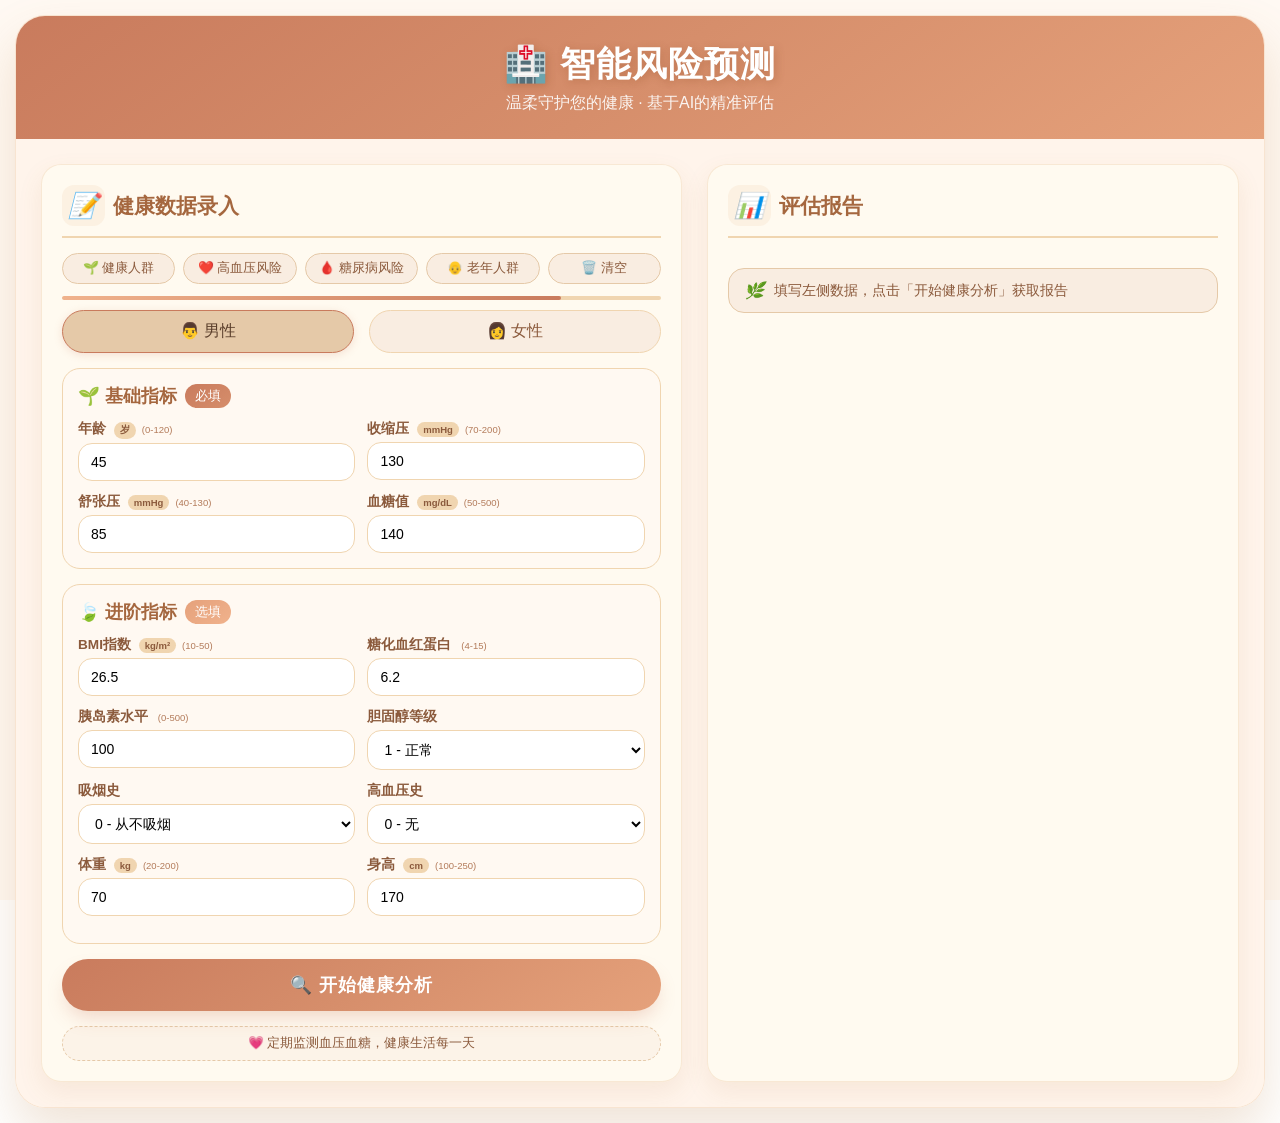
==== commit e2c5a2cf: "sixth(接入大模型 需输入千问密钥才可使用)" ====
--- a/templates/service.html
+++ b/templates/service.html
@@ -21,7 +21,6 @@
             position: relative;
         }
 
-        /* 暖色调遮罩 */
         body::before {
             content: '';
             position: fixed;
@@ -34,7 +33,7 @@
         }
 
         .container {
-            max-width: 1300px;
+            max-width: 1400px;
             margin: 0 auto;
             background: rgba(255, 245, 235, 0.92);
             border-radius: 30px;
@@ -46,11 +45,10 @@
             border: 1px solid rgba(220, 160, 100, 0.2);
         }
 
-        /* 暖色渐变头部 */
         .header {
             background: linear-gradient(145deg, #c97b5d 0%, #d68e6b 50%, #e5a17b 100%);
             color: white;
-            padding: 20px 25px;
+            padding: 25px 30px;
             text-align: center;
             position: relative;
         }
@@ -71,8 +69,8 @@
 
         .content {
             display: flex;
-            padding: 20px;
-            gap: 20px;
+            padding: 25px;
+            gap: 25px;
             background: rgba(255, 245, 235, 0.85);
         }
 
@@ -82,7 +80,6 @@
             }
         }
 
-        /* 左侧输入卡 */
         .input-section {
             flex: 1.1;
             background: rgba(255, 250, 240, 0.98);
@@ -92,7 +89,6 @@
             border: 1px solid rgba(220, 160, 100, 0.2);
         }
 
-        /* 右侧结果卡 */
         .result-section {
             flex: 0.9;
             background: rgba(255, 250, 240, 0.98);
@@ -102,6 +98,7 @@
             border: 1px solid rgba(220, 160, 100, 0.2);
             display: flex;
             flex-direction: column;
+            gap: 15px;
         }
 
         .section-title {
@@ -124,7 +121,6 @@
             border-radius: 12px;
         }
 
-        /* 输入组卡片 */
         .input-group {
             margin-bottom: 15px;
             background: #fff9f2;
@@ -199,8 +195,7 @@
             font-weight: normal;
         }
 
-        input,
-        select {
+        input, select {
             width: 100%;
             padding: 10px 12px;
             border: 1.5px solid #f0d5b0;
@@ -210,14 +205,12 @@
             background: white;
         }
 
-        input:focus,
-        select:focus {
+        input:focus, select:focus {
             outline: none;
             border-color: #c97b5d;
             box-shadow: 0 0 0 3px rgba(201, 123, 93, 0.1);
         }
 
-        /* 输入警告样式 */
         .input-warning {
             color: #d9534f;
             font-size: 0.75em;
@@ -230,13 +223,11 @@
             display: block;
         }
 
-        input.invalid,
-        select.invalid {
+        input.invalid, select.invalid {
             border-color: #d9534f;
             background: #fff5f5;
         }
 
-        /* 预测按钮 */
         .btn-predict {
             background: linear-gradient(145deg, #c97b5d, #d68e6b, #e5a17b);
             color: white;
@@ -250,7 +241,6 @@
             transition: all 0.3s;
             box-shadow: 0 10px 20px -5px rgba(201, 123, 93, 0.3);
             letter-spacing: 1px;
-            margin-top: 5px;
         }
 
         .btn-predict:hover {
@@ -258,16 +248,14 @@
             box-shadow: 0 15px 25px -5px rgba(201, 123, 93, 0.4);
         }
 
-        /* 按钮组 */
         .button-group {
             display: flex;
             gap: 10px;
-            margin-top: 10px;
+            margin-top: 15px;
         }
 
         .button-group .btn-predict {
             flex: 1;
-            margin-top: 0;
         }
 
         .btn-secondary {
@@ -289,15 +277,19 @@
             box-shadow: 0 15px 25px -5px rgba(140, 120, 100, 0.4);
         }
 
-        /* 结果卡片 */
         .result-card {
             background: #fff9f2;
             padding: 18px;
             border-radius: 18px;
-            margin-bottom: 15px;
             border: 1px solid #f0d5b0;
             position: relative;
             overflow: hidden;
+            transition: all 0.2s;
+        }
+
+        .result-card:hover {
+            transform: translateY(-2px);
+            box-shadow: 0 8px 20px rgba(180, 120, 60, 0.15);
         }
 
         .result-card::before {
@@ -322,6 +314,15 @@
             padding-left: 5px;
         }
 
+        .ai-badge {
+            background: linear-gradient(145deg, #9b59b6, #8e44ad);
+            color: white;
+            padding: 4px 12px;
+            border-radius: 20px;
+            font-size: 0.7em;
+            font-weight: 500;
+        }
+
         .risk-badge {
             padding: 5px 15px;
             border-radius: 30px;
@@ -379,7 +380,58 @@
             border-top: 1px dashed #f0d5b0;
         }
 
-        /* 加载动画 */
+        /* AI报告卡片特殊样式 */
+        .ai-report-card {
+            background: linear-gradient(135deg, #fff5e8 0%, #ffefdf 100%);
+            border-left: 5px solid #9b59b6;
+        }
+
+        .report-content {
+            line-height: 1.8;
+            font-size: 0.95em;
+            color: #5a3e2b;
+            min-height: 150px;
+            max-height: 350px;
+            overflow-y: auto;
+            padding-right: 8px;
+        }
+
+        .report-content::-webkit-scrollbar {
+            width: 6px;
+        }
+
+        .report-content::-webkit-scrollbar-track {
+            background: #f0d5b0;
+            border-radius: 3px;
+        }
+
+        .report-content::-webkit-scrollbar-thumb {
+            background: #c97b5d;
+            border-radius: 3px;
+        }
+
+        .ai-loading {
+            text-align: center;
+            color: #b37b5a;
+            padding: 20px;
+        }
+
+        .ai-loading-dots {
+            display: inline-block;
+            width: 20px;
+            height: 20px;
+            border: 2px solid #f0d5b0;
+            border-top-color: #c97b5d;
+            border-radius: 50%;
+            animation: spin 0.8s linear infinite;
+            vertical-align: middle;
+            margin-right: 8px;
+        }
+
+        @keyframes spin {
+            to { transform: rotate(360deg); }
+        }
+
         .loading {
             text-align: center;
             padding: 30px;
@@ -403,20 +455,12 @@
             vertical-align: middle;
         }
 
-        @keyframes spin {
-            to {
-                transform: rotate(360deg);
-            }
-        }
-
-        /* 提示卡片 */
         .note {
             background: #f9ede1;
             border: 1px solid #e5c9a8;
             color: #8b5a3c;
             padding: 12px 15px;
             border-radius: 16px;
-            margin-top: 10px;
             font-size: 0.85em;
             display: flex;
             align-items: center;
@@ -428,14 +472,12 @@
             color: #c97b5d;
         }
 
-        /* 默认提示 */
         #default-note {
             background: #f9ede1;
             border-color: #e5c9a8;
             color: #8b5a3c;
         }
 
-        /* 快捷预设按钮 */
         .quick-preset {
             display: flex;
             gap: 8px;
@@ -461,7 +503,6 @@
             border-color: #c97b5d;
         }
 
-        /* 数据完整度指示器 */
         .completeness-meter {
             height: 4px;
             background: #f0d5b0;
@@ -478,7 +519,6 @@
             transition: width 0.3s;
         }
 
-        /* 健康小贴士 */
         .health-tip {
             background: rgba(201, 123, 93, 0.05);
             border: 1px dashed #e5c9a8;
@@ -486,24 +526,10 @@
             border-radius: 30px;
             font-size: 0.8em;
             color: #8b5a3c;
-            margin-top: 10px;
+            margin-top: 15px;
             text-align: center;
-            animation: fadeTip 8s infinite;
-        }
-
-        @keyframes fadeTip {
-
-            0%,
-            100% {
-                opacity: 1;
-            }
-
-            95% {
-                opacity: 0.7;
-            }
-        }
-
-        /* 性别选择行 */
+        }
+
         .gender-row {
             display: flex;
             gap: 15px;
@@ -534,38 +560,6 @@
             display: none;
         }
 
-        /* 怀孕次数容器 - 根据性别显示/隐藏 */
-        .pregnancy-container {
-            transition: all 0.3s;
-        }
-
-        .pregnancy-container.hidden {
-            display: none;
-        }
-
-        /* 报告生成按钮 */
-        .generate-report-btn {
-            background: #fff9f2;
-            border: 1px solid #e5c9a8;
-            color: #8b5a3c;
-            padding: 10px;
-            border-radius: 25px;
-            font-size: 0.9em;
-            cursor: pointer;
-            transition: all 0.2s;
-            display: flex;
-            align-items: center;
-            justify-content: center;
-            gap: 8px;
-            margin-top: 10px;
-        }
-
-        .generate-report-btn:hover {
-            background: #f0d5b0;
-            border-color: #c97b5d;
-        }
-
-        /* 模态框 */
         .modal {
             display: none;
             position: fixed;
@@ -628,54 +622,55 @@
             color: #8b5a3c;
         }
     </style>
-    <!-- 🔴【方案一添加点】输入限制函数 -->
     <script>
-        // 限制输入只能为数字和特定字符
-        function restrictInput(event) {
-            var key = event.keyCode || event.which;
-            var keyChar = String.fromCharCode(key);
-            
-            // 允许：数字、退格、删除、制表符、回车、箭头键
-            if (key == 8 || key == 9 || key == 13 || key == 46 || (key >= 37 && key <= 40)) {
-                return true;
-            }
-            
-            // 允许小数点（只在BMI字段）
-            if (keyChar === '.' && event.target.id === 'bmi') {
-                // 防止多个小数点
-                if (event.target.value.indexOf('.') === -1) {
-                    return true;
+        // 输入控制函数
+        function validateDecimalInput(input, decimalPlaces) {
+            let start = input.selectionStart;
+            let end = input.selectionEnd;
+            let oldValue = input.value;
+            let newValue = input.value.replace(/[^0-9.]/g, '');
+            newValue = newValue.replace(/(\..*)\./g, '$1');
+            if (newValue.includes('.')) {
+                let pattern = new RegExp(`^(\\d*)(\\.\\d{0,${decimalPlaces}}).*$`);
+                let match = newValue.match(pattern);
+                if (match) newValue = match[1] + match[2];
+            }
+            if (newValue !== oldValue) {
+                input.value = newValue;
+                let newLength = newValue.length;
+                if (oldValue.length > newLength) {
+                    input.setSelectionRange(Math.max(0, start - 1), Math.max(0, end - 1));
+                } else {
+                    input.setSelectionRange(newLength, newLength);
                 }
-                return false;
-            }
-            
-            // 只允许数字
-            return /[0-9]/.test(keyChar);
-        }
-
-        // 失去焦点时验证和格式化
-        function validateInput(input) {
-            if (input.value === '' || input.value === null) {
-                return;
-            }
-            
-            // 去除前后空格
-            input.value = input.value.trim();
-            
-            // 如果是BMI字段，保留一位小数
-            if (input.id === 'bmi' && input.value) {
+            }
+            if (input.id === 'bmi') validateBMI();
+            else if (input.id === 'hba1c') validateHba1c();
+            else if (input.id === 'insulin') validateInsulin();
+            else if (input.id === 'weight') validateWeight();
+            else if (input.id === 'height') validateHeight();
+            updateCompleteness();
+        }
+
+        function validateIntegerInput(input) {
+            let oldValue = input.value;
+            let newValue = input.value.replace(/[^0-9]/g, '');
+            if (newValue !== oldValue) input.value = newValue;
+            if (input.id === 'age') validateAge();
+            else if (input.id === 'sbp' || input.id === 'dbp') validateBP();
+            else if (input.id === 'glucose') validateGlucose();
+            updateCompleteness();
+        }
+
+        function formatInput(input) {
+            if (input.value === '' || input.value === null) return;
+            if (input.value === '.') { input.value = ''; return; }
+            if (input.id === 'bmi' || input.id === 'hba1c') {
                 let num = parseFloat(input.value);
-                if (!isNaN(num)) {
-                    input.value = num.toFixed(1);
-                }
-            } else if (input.value) {
-                // 其他字段转为整数
-                let num = parseInt(input.value);
-                if (!isNaN(num)) {
-                    input.value = num;
-                } else {
-                    input.value = '';
-                }
+                if (!isNaN(num)) input.value = num.toFixed(2);
+            } else if (input.id === 'weight' || input.id === 'height' || input.id === 'insulin') {
+                let num = parseFloat(input.value);
+                if (!isNaN(num)) input.value = num.toFixed(1);
             }
         }
     </script>
@@ -685,15 +680,12 @@
     <div class="container">
         <div class="header">
             <h1>🏥 智能风险预测</h1>
-            <p>温柔守护您的健康 · 基于 AI 的精准评估</p>
+            <p>温柔守护您的健康 · 基于AI的精准评估</p>
         </div>
         <div class="content">
             <!-- 左侧输入区 -->
             <div class="input-section">
-                <div class="section-title">
-                    <i>📝</i> 健康数据录入
-                </div>
-                <!-- 快捷场景预设 -->
+                <div class="section-title"><i>📝</i> 健康数据录入</div>
                 <div class="quick-preset">
                     <button class="preset-btn" onclick="setPreset('health')">🌱 健康人群</button>
                     <button class="preset-btn" onclick="setPreset('ht-risk')">❤️ 高血压风险</button>
@@ -701,245 +693,127 @@
                     <button class="preset-btn" onclick="setPreset('elder')">👴 老年人群</button>
                     <button class="preset-btn" onclick="clearAll()">🗑️ 清空</button>
                 </div>
-                <!-- 数据完整度指示器 -->
-                <div class="completeness-meter">
-                    <div class="completeness-fill" id="completeness" style="width: 0%"></div>
-                </div>
-                <!-- 性别选择 -->
+                <div class="completeness-meter"><div class="completeness-fill" id="completeness"></div></div>
                 <div class="gender-row">
                     <div class="gender-btn" id="gender-male-btn" onclick="selectGender('male')">
-                        <input type="radio" name="gender" id="male" value="male" checked>
-                        <span>👨 男性</span>
+                        <input type="radio" name="gender" id="male" value="male" checked><span>👨 男性</span>
                     </div>
                     <div class="gender-btn" id="gender-female-btn" onclick="selectGender('female')">
-                        <input type="radio" name="gender" id="female" value="female">
-                        <span>👩 女性</span>
+                        <input type="radio" name="gender" id="female" value="female"><span>👩 女性</span>
                     </div>
                 </div>
                 <div class="input-group">
-                    <h4>
-                        <span>🌱 基础指标</span>
-                        <span class="badge required">必填</span>
-                    </h4>
+                    <h4><span>🌱 基础指标</span><span class="badge required">必填</span></h4>
                     <div class="input-row">
-                        <div class="input-field">
-                            <label>年龄 <span class="stat-badge">岁</span><span class="range-hint">(0-120)</span></label>
-                            <!-- 🔴【方案一修改】添加 onkeypress, onpaste, onblur 属性 -->
-                            <input type="number" id="age" placeholder="如 45" value="45"
-                                onkeypress="return restrictInput(event)"
-                                onpaste="return false"
-                                onblur="validateInput(this)"
-                                oninput="this.value=this.value.replace(/[^0-9]/g,''); validateAge(); updateCompleteness()">
+                        <div class="input-field"><label>年龄 <span class="stat-badge">岁</span><span class="range-hint">(0-120)</span></label>
+                            <input type="text" id="age" placeholder="如 45" value="45" inputmode="numeric" oninput="validateIntegerInput(this)" onblur="formatInput(this); validateAge()">
                             <div class="input-warning" id="age-warning">年龄应在 0-120 岁之间</div>
                         </div>
-                        <div class="input-field">
-                            <label>收缩压 <span class="stat-badge">mmHg</span><span
-                                    class="range-hint">(70-200)</span></label>
-                            <!-- 🔴【方案一修改】添加 onkeypress, onpaste, onblur 属性 -->
-                            <input type="number" id="sbp" placeholder="如 130" value="130"
-                                onkeypress="return restrictInput(event)"
-                                onpaste="return false"
-                                onblur="validateInput(this)"
-                                oninput="this.value=this.value.replace(/[^0-9]/g,''); validateBP(); updateCompleteness()">
+                        <div class="input-field"><label>收缩压 <span class="stat-badge">mmHg</span><span class="range-hint">(70-200)</span></label>
+                            <input type="text" id="sbp" placeholder="如 130" value="130" inputmode="numeric" oninput="validateIntegerInput(this)" onblur="formatInput(this); validateBP()">
                         </div>
                     </div>
                     <div class="input-row">
-                        <div class="input-field">
-                            <label>舒张压 <span class="stat-badge">mmHg</span><span
-                                    class="range-hint">(40-130)</span></label>
-                            <!-- 🔴【方案一修改】添加 onkeypress, onpaste, onblur 属性 -->
-                            <input type="number" id="dbp" placeholder="如 85" value="85"
-                                onkeypress="return restrictInput(event)"
-                                onpaste="return false"
-                                onblur="validateInput(this)"
-                                oninput="this.value=this.value.replace(/[^0-9]/g,''); validateBP(); updateCompleteness()">
-                            <div class="input-warning" id="bp-warning">收缩压应大于舒张压，且收缩压 70-200，舒张压 40-130</div>
-                        </div>
-                        <div class="input-field">
-                            <label>血糖值 <span class="stat-badge">mg/dL</span><span
-                                    class="range-hint">(50-500)</span></label>
-                            <!-- 🔴【方案一修改】添加 onkeypress, onpaste, onblur 属性 -->
-                            <input type="number" id="glucose" placeholder="如 140" value="140"
-                                onkeypress="return restrictInput(event)"
-                                onpaste="return false"
-                                onblur="validateInput(this)"
-                                oninput="this.value=this.value.replace(/[^0-9]/g,''); validateGlucose(); updateCompleteness()">
+                        <div class="input-field"><label>舒张压 <span class="stat-badge">mmHg</span><span class="range-hint">(40-130)</span></label>
+                            <input type="text" id="dbp" placeholder="如 85" value="85" inputmode="numeric" oninput="validateIntegerInput(this)" onblur="formatInput(this); validateBP()">
+                            <div class="input-warning" id="bp-warning">收缩压应大于舒张压</div>
+                        </div>
+                        <div class="input-field"><label>血糖值 <span class="stat-badge">mg/dL</span><span class="range-hint">(50-500)</span></label>
+                            <input type="text" id="glucose" placeholder="如 140" value="140" inputmode="numeric" oninput="validateIntegerInput(this)" onblur="formatInput(this); validateGlucose()">
                             <div class="input-warning" id="glucose-warning">血糖值应在 50-500 之间</div>
                         </div>
                     </div>
                 </div>
                 <div class="input-group">
-                    <h4>
-                        <span>🍃 进阶指标</span>
-                        <span class="badge optional">选填</span>
-                    </h4>
+                    <h4><span>🍃 进阶指标</span><span class="badge optional">选填</span></h4>
                     <div class="input-row">
-                        <div class="input-field">
-                            <label>BMI 指数 <span class="stat-badge">kg/m²</span><span
-                                    class="range-hint">(10-50)</span></label>
-                            <!-- 🔴【方案一修改】添加 onkeypress, onpaste, onblur 属性 -->
-                            <input type="number" id="bmi" placeholder="如 26.5" value="26.5" step="0.1"
-                                onkeypress="return restrictInput(event)"
-                                onpaste="return false"
-                                onblur="validateInput(this)"
-                                oninput="this.value=this.value.replace(/[^0-9.]/g,'').replace(/(\..*)\./g, '$1'); validateBMI(); updateCompleteness()">
+                        <div class="input-field"><label>BMI指数 <span class="stat-badge">kg/m²</span><span class="range-hint">(10-50)</span></label>
+                            <input type="text" id="bmi" placeholder="如 26.5" value="26.5" inputmode="decimal" oninput="validateDecimalInput(this, 2)" onblur="formatInput(this); validateBMI()">
                             <div class="input-warning" id="bmi-warning">BMI 应在 10-50 之间</div>
                         </div>
-                        <div class="input-field">
-                            <label>糖化血红蛋白 <span class="range-hint">(4-15)</span></label>
-                            <!-- 🔴【方案一修改】添加 onkeypress, onpaste, onblur 属性 -->
-                            <input type="number" id="hba1c" placeholder="如 6.2" value="6.2" step="0.1"
-                                onkeypress="return restrictInput(event)"
-                                onpaste="return false"
-                                onblur="validateInput(this)"
-                                oninput="this.value=this.value.replace(/[^0-9.]/g,'').replace(/(\..*)\./g, '$1'); validateHba1c(); updateCompleteness()">
+                        <div class="input-field"><label>糖化血红蛋白 <span class="range-hint">(4-15)</span></label>
+                            <input type="text" id="hba1c" placeholder="如 6.2" value="6.2" inputmode="decimal" oninput="validateDecimalInput(this, 2)" onblur="formatInput(this); validateHba1c()">
                             <div class="input-warning" id="hba1c-warning">HbA1c 应在 4-15 之间</div>
                         </div>
                     </div>
                     <div class="input-row">
-                        <div class="input-field">
-                            <label>胰岛素水平 <span class="range-hint">(0-500)</span></label>
-                            <!-- 🔴【方案一修改】添加 onkeypress, onpaste, onblur 属性 -->
-                            <input type="number" id="insulin" placeholder="如 100" value="100"
-                                onkeypress="return restrictInput(event)"
-                                onpaste="return false"
-                                onblur="validateInput(this)"
-                                oninput="this.value=this.value.replace(/[^0-9]/g,''); validateInsulin(); updateCompleteness()">
+                        <div class="input-field"><label>胰岛素水平 <span class="range-hint">(0-500)</span></label>
+                            <input type="text" id="insulin" placeholder="如 100" value="100" inputmode="decimal" oninput="validateDecimalInput(this, 1)" onblur="formatInput(this); validateInsulin()">
                             <div class="input-warning" id="insulin-warning">胰岛素应在 0-500 之间</div>
                         </div>
-                        <div class="input-field">
-                            <label>胆固醇等级</label>
-                            <select id="cholesterol" onchange="updateCompleteness()">
-                                <option value="">请选择</option>
-                                <option value="1" selected>1 - 正常</option>
-                                <option value="2">2 - 偏高</option>
-                                <option value="3">3 - 很高</option>
-                            </select>
+                        <div class="input-field"><label>胆固醇等级</label>
+                            <select id="cholesterol" onchange="updateCompleteness()"><option value="1" selected>1 - 正常</option><option value="2">2 - 偏高</option><option value="3">3 - 很高</option></select>
                         </div>
                     </div>
                     <div class="input-row">
-                        <div class="input-field">
-                            <label>吸烟史</label>
-                            <select id="smoking" onchange="updateCompleteness()">
-                                <option value="0" selected>0 - 从不吸烟</option>
-                                <option value="1">1 - No Info</option>
-                                <option value="2">2 - 当前吸烟</option>
-                                <option value="3">3 - 曾经吸烟</option>
-                            </select>
-                        </div>
-                        <div class="input-field">
-                            <label>高血压史</label>
-                            <select id="hypertension" onchange="updateCompleteness()">
-                                <option value="0" selected>0 - 无</option>
-                                <option value="1">1 - 有</option>
-                            </select>
+                        <div class="input-field"><label>吸烟史</label>
+                            <select id="smoking" onchange="updateCompleteness()"><option value="0" selected>0 - 从不吸烟</option><option value="1">1 - No Info</option><option value="2">2 - 当前吸烟</option><option value="3">3 - 曾经吸烟</option></select>
+                        </div>
+                        <div class="input-field"><label>高血压史</label>
+                            <select id="hypertension" onchange="updateCompleteness()"><option value="0" selected>0 - 无</option><option value="1">1 - 有</option></select>
                         </div>
                     </div>
                     <div class="input-row">
-                        <div class="input-field">
-                            <label>体重 <span class="stat-badge">kg</span><span class="range-hint">(20-200)</span></label>
-                            <!-- 🔴【方案一修改】添加 onkeypress, onpaste, onblur 属性 -->
-                            <input type="number" id="weight" placeholder="如 70" value="70" step="0.1"
-                                onkeypress="return restrictInput(event)"
-                                onpaste="return false"
-                                onblur="validateInput(this)"
-                                oninput="this.value=this.value.replace(/[^0-9]/g,''); validateWeight(); updateCompleteness()">
+                        <div class="input-field"><label>体重 <span class="stat-badge">kg</span><span class="range-hint">(20-200)</span></label>
+                            <input type="text" id="weight" placeholder="如 70" value="70" inputmode="decimal" oninput="validateDecimalInput(this, 1)" onblur="formatInput(this); validateWeight()">
                             <div class="input-warning" id="weight-warning">体重应在 20-200kg 之间</div>
                         </div>
-                        <div class="input-field">
-                            <label>身高 <span class="stat-badge">cm</span><span
-                                    class="range-hint">(100-250)</span></label>
-                            <!-- 🔴【方案一修改】添加 onkeypress, onpaste, onblur 属性 -->
-                            <input type="number" id="height" placeholder="如 170" value="170"
-                                onkeypress="return restrictInput(event)"
-                                onpaste="return false"
-                                onblur="validateInput(this)"
-                                oninput="this.value=this.value.replace(/[^0-9]/g,''); validateHeight(); updateCompleteness()">
+                        <div class="input-field"><label>身高 <span class="stat-badge">cm</span><span class="range-hint">(100-250)</span></label>
+                            <input type="text" id="height" placeholder="如 170" value="170" inputmode="decimal" oninput="validateDecimalInput(this, 1)" onblur="formatInput(this); validateHeight()">
                             <div class="input-warning" id="height-warning">身高应在 100-250cm 之间</div>
                         </div>
                     </div>
-                    <!-- 怀孕次数 - 根据性别动态显示 -->
                     <div class="input-row" id="pregnancy-row">
-                        <div class="input-field">
-                            <label>怀孕次数 <span class="stat-badge" id="pregnancy-badge">女性填写</span></label>
-                            <!-- 🔴【方案一修改】添加 onkeypress, onpaste, onblur 属性 -->
-                            <input type="number" id="pregnancies" placeholder="仅女性填写" value="0"
-                                onkeypress="return restrictInput(event)"
-                                onpaste="return false"
-                                onblur="validateInput(this)"
-                                oninput="this.value=this.value.replace(/[^0-9]/g,''); updateCompleteness()">
-                        </div>
-                        <div class="input-field">
-                            <!-- 占位，保持布局平衡 -->
-                        </div>
+                        <div class="input-field"><label>怀孕次数 <span class="stat-badge" id="pregnancy-badge">女性填写</span></label>
+                            <input type="text" id="pregnancies" placeholder="仅女性填写" value="0" inputmode="numeric" oninput="validateIntegerInput(this)" onblur="formatInput(this)">
+                        </div>
+                        <div class="input-field"></div>
                     </div>
                 </div>
                 <div class="button-group">
                     <button class="btn-predict" onclick="predict()">🔍 开始健康分析</button>
-                    <button class="btn-secondary" onclick="generateReport()" id="generate-report"
-                        style="display: none;">📄 生成报告</button>
+                    <button class="btn-secondary" onclick="generateReport()" id="generate-report" style="display: none;">📄 生成报告</button>
                 </div>
-                <!-- 健康小贴士轮播 -->
-                <div class="health-tip" id="health-tip">
-                    💗 定期监测血压血糖，健康生活每一天
-                </div>
+                <div class="health-tip" id="health-tip">💗 定期监测血压血糖，健康生活每一天</div>
             </div>
             <!-- 右侧结果区 -->
             <div class="result-section">
-                <div class="section-title">
-                    <i>📊</i> 评估报告
-                </div>
-                <!-- 高血压结果 -->
+                <div class="section-title"><i>📊</i> 评估报告</div>
                 <div class="result-card" id="hypertension-card" style="display: none;">
-                    <div class="result-title">
-                        <span>❤️ 高血压风险评估</span>
-                        <span class="risk-badge" id="ht-risk-badge"></span>
-                    </div>
-                    <div class="confidence-bar">
-                        <div class="confidence-fill" id="ht-confidence-bar" style="width: 0%"></div>
-                    </div>
+                    <div class="result-title"><span>❤️ 高血压风险评估</span><span class="risk-badge" id="ht-risk-badge"></span></div>
+                    <div class="confidence-bar"><div class="confidence-fill" id="ht-confidence-bar"></div></div>
                     <div class="confidence-text" id="ht-confidence"></div>
                     <div class="model-info" id="ht-explanation"></div>
                 </div>
-                <!-- 糖尿病结果 -->
                 <div class="result-card" id="diabetes-card" style="display: none;">
-                    <div class="result-title">
-                        <span>🩸 糖尿病风险评估</span>
-                        <span class="risk-badge" id="db-risk-badge"></span>
-                    </div>
-                    <div class="confidence-bar">
-                        <div class="confidence-fill" id="db-confidence-bar" style="width: 0%"></div>
-                    </div>
+                    <div class="result-title"><span>🩸 糖尿病风险评估</span><span class="risk-badge" id="db-risk-badge"></span></div>
+                    <div class="confidence-bar"><div class="confidence-fill" id="db-confidence-bar"></div></div>
                     <div class="confidence-text" id="db-confidence"></div>
                     <div class="model-info" id="db-model"></div>
                     <div class="explanation" id="db-explanation"></div>
                 </div>
-                <!-- 置信度可视化图表 -->
                 <div class="result-card" id="confidence-chart-card" style="display: none;">
+                    <div class="result-title"><span>📈 风险评估置信度</span></div>
+                    <div id="confidence-chart" style="width: 100%; height: 220px;"></div>
+                    <div class="explanation">💡 置信度越高，模型对该风险评估的把握越大</div>
+                </div>
+                <!-- AI健康报告卡片 -->
+                <div class="result-card ai-report-card" id="report-card" style="display: none;">
                     <div class="result-title">
-                        <span>📈 风险评估置信度</span>
+                        <span>🤖 AI健康顾问</span>
+                        <span class="ai-badge">千问大模型</span>
                     </div>
-                    <div id="confidence-chart" style="width: 100%; height: 220px;"></div>
-                    <div class="explanation" style="margin-top: 8px; font-size: 0.75em;">
-                        💡 置信度越高，模型对该风险评估的把握越大
+                    <div class="report-content" id="health-report">
+                        <div class="ai-loading"><span class="ai-loading-dots"></span> AI正在分析您的健康状况...</div>
                     </div>
+                    <div class="explanation">💡 本建议由AI生成，仅供参考，不作为医疗诊断依据</div>
                 </div>
-                <!-- 加载动画 -->
-                <div class="loading" id="loading" style="display: none;">AI 模型正在分析</div>
-                <!-- 提示信息 -->
-                <div class="note" id="note" style="display: none;">
-                    <i>💗</i>
-                    <span id="note-text"></span>
-                </div>
-                <!-- 默认提示 -->
-                <div class="note" id="default-note">
-                    <i>🌿</i>
-                    <span>填写左侧数据，点击「开始健康分析」获取报告</span>
-                </div>
+                <div class="loading" id="loading" style="display: none;">AI模型正在分析</div>
+                <div class="note" id="note" style="display: none;"><i>💗</i><span id="note-text"></span></div>
+                <div class="note" id="default-note"><i>🌿</i><span>填写左侧数据，点击「开始健康分析」获取报告</span></div>
             </div>
         </div>
     </div>
-    <!-- 报告图片模态框 -->
     <div class="modal" id="report-modal">
         <div class="modal-content">
             <span class="modal-close" onclick="closeModal()">✕</span>
@@ -950,29 +824,15 @@
             </div>
         </div>
     </div>
-    <!-- Plotly.js CDN -->
     <script src="https://cdn.plot.ly/plotly-2.27.0.min.js"></script>
     <script src="https://html2canvas.hertzen.com/dist/html2canvas.min.js"></script>
     <script>
         let currentResult = null;
         let currentHealthData = null;
-        // 健康小贴士轮播
-        const tips = [
-            '💗 定期监测血压血糖，健康生活每一天',
-            '❤️ 高血压患者建议低盐饮食，每日食盐<5g',
-            '🩸 糖尿病患者建议控制糖分摄入，定期运动',
-            '🌿 BMI 在 18.5-24 之间为正常范围',
-            '🏃 每周至少 150 分钟中等强度运动',
-            '🥗 多吃蔬菜水果，保持均衡饮食',
-            '❤️ 收缩压正常范围：90-120mmHg',
-            '❤️ 舒张压正常范围：60-80mmHg'
-        ];
+        const tips = ['💗 定期监测血压血糖，健康生活每一天', '❤️ 高血压患者建议低盐饮食，每日食盐<5g', '🩸 糖尿病患者建议控制糖分摄入，定期运动', '🌿 BMI在18.5-24之间为正常范围', '🏃 每周至少150分钟中等强度运动', '🥗 多吃蔬菜水果，保持均衡饮食'];
         let tipIndex = 0;
-        setInterval(() => {
-            tipIndex = (tipIndex + 1) % tips.length;
-            document.getElementById('health-tip').textContent = tips[tipIndex];
-        }, 5000);
-        // 性别选择
+        setInterval(() => { tipIndex = (tipIndex + 1) % tips.length; document.getElementById('health-tip').textContent = tips[tipIndex]; }, 5000);
+
         function selectGender(gender) {
             document.getElementById('gender-male-btn').classList.remove('selected');
             document.getElementById('gender-female-btn').classList.remove('selected');
@@ -991,21 +851,20 @@
             }
             updateCompleteness();
         }
-        // 输入验证函数
+
         function validateAge() {
             const age = document.getElementById('age').value;
             const warning = document.getElementById('age-warning');
             const input = document.getElementById('age');
             if (age && (age < 0 || age > 120)) {
-                warning.classList.add('show');
-                input.classList.add('invalid');
+                warning.classList.add('show'); input.classList.add('invalid');
                 return false;
             } else {
-                warning.classList.remove('show');
-                input.classList.remove('invalid');
+                warning.classList.remove('show'); input.classList.remove('invalid');
                 return true;
             }
         }
+
         function validateBP() {
             const sbp = document.getElementById('sbp').value;
             const dbp = document.getElementById('dbp').value;
@@ -1019,557 +878,279 @@
                 warning.classList.add('show');
                 if (sbp && !sbpValid) sbpInput.classList.add('invalid');
                 if (dbp && !dbpValid) dbpInput.classList.add('invalid');
-                if (!bpRelationValid) {
-                    sbpInput.classList.add('invalid');
-                    dbpInput.classList.add('invalid');
-                }
+                if (!bpRelationValid) { sbpInput.classList.add('invalid'); dbpInput.classList.add('invalid'); }
                 return false;
             } else {
                 warning.classList.remove('show');
-                sbpInput.classList.remove('invalid');
-                dbpInput.classList.remove('invalid');
+                sbpInput.classList.remove('invalid'); dbpInput.classList.remove('invalid');
                 return true;
             }
         }
+
         function validateGlucose() {
             const glucose = document.getElementById('glucose').value;
             const warning = document.getElementById('glucose-warning');
             const input = document.getElementById('glucose');
             if (glucose && (glucose < 50 || glucose > 500)) {
-                warning.classList.add('show');
-                input.classList.add('invalid');
+                warning.classList.add('show'); input.classList.add('invalid');
                 return false;
             } else {
-                warning.classList.remove('show');
-                input.classList.remove('invalid');
+                warning.classList.remove('show'); input.classList.remove('invalid');
                 return true;
             }
         }
+
         function validateBMI() {
             const bmi = document.getElementById('bmi').value;
             const warning = document.getElementById('bmi-warning');
             const input = document.getElementById('bmi');
             if (bmi && (bmi < 10 || bmi > 50)) {
-                warning.classList.add('show');
-                input.classList.add('invalid');
+                warning.classList.add('show'); input.classList.add('invalid');
                 return false;
             } else {
-                warning.classList.remove('show');
-                input.classList.remove('invalid');
+                warning.classList.remove('show'); input.classList.remove('invalid');
                 return true;
             }
         }
+
         function validateHba1c() {
             const hba1c = document.getElementById('hba1c').value;
             const warning = document.getElementById('hba1c-warning');
             const input = document.getElementById('hba1c');
             if (hba1c && (hba1c < 4 || hba1c > 15)) {
-                warning.classList.add('show');
-                input.classList.add('invalid');
+                warning.classList.add('show'); input.classList.add('invalid');
                 return false;
             } else {
-                warning.classList.remove('show');
-                input.classList.remove('invalid');
+                warning.classList.remove('show'); input.classList.remove('invalid');
                 return true;
             }
         }
+
         function validateInsulin() {
             const insulin = document.getElementById('insulin').value;
             const warning = document.getElementById('insulin-warning');
             const input = document.getElementById('insulin');
             if (insulin && (insulin < 0 || insulin > 500)) {
-                warning.classList.add('show');
-                input.classList.add('invalid');
+                warning.classList.add('show'); input.classList.add('invalid');
                 return false;
             } else {
-                warning.classList.remove('show');
-                input.classList.remove('invalid');
+                warning.classList.remove('show'); input.classList.remove('invalid');
                 return true;
             }
         }
+
         function validateWeight() {
             const weight = document.getElementById('weight').value;
             const warning = document.getElementById('weight-warning');
             const input = document.getElementById('weight');
             if (weight && (weight < 20 || weight > 200)) {
-                warning.classList.add('show');
-                input.classList.add('invalid');
+                warning.classList.add('show'); input.classList.add('invalid');
                 return false;
             } else {
-                warning.classList.remove('show');
-                input.classList.remove('invalid');
+                warning.classList.remove('show'); input.classList.remove('invalid');
                 return true;
             }
         }
+
         function validateHeight() {
             const height = document.getElementById('height').value;
             const warning = document.getElementById('height-warning');
             const input = document.getElementById('height');
             if (height && (height < 100 || height > 250)) {
-                warning.classList.add('show');
-                input.classList.add('invalid');
+                warning.classList.add('show'); input.classList.add('invalid');
                 return false;
             } else {
-                warning.classList.remove('show');
-                input.classList.remove('invalid');
+                warning.classList.remove('show'); input.classList.remove('invalid');
                 return true;
             }
         }
-        // 更新数据完整度
+
         function updateCompleteness() {
-            const fields = [
-                'age', 'sbp', 'dbp', 'glucose', 'bmi',
-                'hba1c', 'insulin', 'cholesterol',
-                'smoking', 'hypertension', 'weight', 'height'
-            ];
-            if (document.getElementById('female').checked) {
-                fields.push('pregnancies');
-            }
+            const fields = ['age', 'sbp', 'dbp', 'glucose', 'bmi', 'hba1c', 'insulin', 'cholesterol', 'smoking', 'hypertension', 'weight', 'height'];
+            if (document.getElementById('female').checked) fields.push('pregnancies');
             let filled = 0;
-            fields.forEach(id => {
-                let val = document.getElementById(id).value;
-                if (val && val !== '' && val !== '0') {
-                    filled++;
-                }
-            });
+            fields.forEach(id => { let val = document.getElementById(id).value; if (val && val !== '' && val !== '0') filled++; });
             let percent = (filled / fields.length) * 100;
             document.getElementById('completeness').style.width = percent + '%';
         }
-        // 快捷预设
+
         function setPreset(type) {
             document.querySelectorAll('.input-warning').forEach(w => w.classList.remove('show'));
             document.querySelectorAll('input').forEach(i => i.classList.remove('invalid'));
             if (type === 'health') {
                 selectGender('male');
-                document.getElementById('age').value = 30;
-                document.getElementById('sbp').value = 110;
-                document.getElementById('dbp').value = 70;
-                document.getElementById('glucose').value = 85;
-                document.getElementById('bmi').value = 22;
-                document.getElementById('hba1c').value = 5.2;
-                document.getElementById('insulin').value = 60;
-                document.getElementById('cholesterol').value = '1';
-                document.getElementById('pregnancies').value = 0;
-                document.getElementById('smoking').value = '0';
-                document.getElementById('hypertension').value = '0';
-                document.getElementById('weight').value = 60;
+                document.getElementById('age').value = 30; document.getElementById('sbp').value = 110; document.getElementById('dbp').value = 70;
+                document.getElementById('glucose').value = 85; document.getElementById('bmi').value = 22; document.getElementById('hba1c').value = 5.2;
+                document.getElementById('insulin').value = 60; document.getElementById('cholesterol').value = '1'; document.getElementById('pregnancies').value = 0;
+                document.getElementById('smoking').value = '0'; document.getElementById('hypertension').value = '0'; document.getElementById('weight').value = 60;
                 document.getElementById('height').value = 170;
             } else if (type === 'ht-risk') {
                 selectGender('male');
-                document.getElementById('age').value = 68;
-                document.getElementById('sbp').value = 160;
-                document.getElementById('dbp').value = 100;
-                document.getElementById('glucose').value = 140;
-                document.getElementById('bmi').value = 28;
-                document.getElementById('hba1c').value = 6.2;
-                document.getElementById('insulin').value = 120;
-                document.getElementById('cholesterol').value = '3';
-                document.getElementById('pregnancies').value = 0;
-                document.getElementById('smoking').value = '2';
-                document.getElementById('hypertension').value = '1';
-                document.getElementById('weight').value = 75;
+                document.getElementById('age').value = 68; document.getElementById('sbp').value = 160; document.getElementById('dbp').value = 100;
+                document.getElementById('glucose').value = 140; document.getElementById('bmi').value = 28; document.getElementById('hba1c').value = 6.2;
+                document.getElementById('insulin').value = 120; document.getElementById('cholesterol').value = '3'; document.getElementById('pregnancies').value = 0;
+                document.getElementById('smoking').value = '2'; document.getElementById('hypertension').value = '1'; document.getElementById('weight').value = 75;
                 document.getElementById('height').value = 165;
             } else if (type === 'dm-risk') {
                 selectGender('female');
-                document.getElementById('age').value = 55;
-                document.getElementById('sbp').value = 135;
-                document.getElementById('dbp').value = 85;
-                document.getElementById('glucose').value = 180;
-                document.getElementById('bmi').value = 32;
-                document.getElementById('hba1c').value = 8.5;
-                document.getElementById('insulin').value = 200;
-                document.getElementById('cholesterol').value = '2';
-                document.getElementById('pregnancies').value = 3;
-                document.getElementById('smoking').value = '1';
-                document.getElementById('hypertension').value = '0';
-                document.getElementById('weight').value = 85;
+                document.getElementById('age').value = 55; document.getElementById('sbp').value = 135; document.getElementById('dbp').value = 85;
+                document.getElementById('glucose').value = 180; document.getElementById('bmi').value = 32; document.getElementById('hba1c').value = 8.5;
+                document.getElementById('insulin').value = 200; document.getElementById('cholesterol').value = '2'; document.getElementById('pregnancies').value = 3;
+                document.getElementById('smoking').value = '1'; document.getElementById('hypertension').value = '0'; document.getElementById('weight').value = 85;
                 document.getElementById('height').value = 165;
             } else if (type === 'elder') {
                 selectGender('female');
-                document.getElementById('age').value = 75;
-                document.getElementById('sbp').value = 145;
-                document.getElementById('dbp').value = 80;
-                document.getElementById('glucose').value = 130;
-                document.getElementById('bmi').value = 24;
-                document.getElementById('hba1c').value = 6.8;
-                document.getElementById('insulin').value = 90;
-                document.getElementById('cholesterol').value = '2';
-                document.getElementById('pregnancies').value = 4;
-                document.getElementById('smoking').value = '0';
-                document.getElementById('hypertension').value = '1';
-                document.getElementById('weight').value = 65;
+                document.getElementById('age').value = 75; document.getElementById('sbp').value = 145; document.getElementById('dbp').value = 80;
+                document.getElementById('glucose').value = 130; document.getElementById('bmi').value = 24; document.getElementById('hba1c').value = 6.8;
+                document.getElementById('insulin').value = 90; document.getElementById('cholesterol').value = '2'; document.getElementById('pregnancies').value = 4;
+                document.getElementById('smoking').value = '0'; document.getElementById('hypertension').value = '1'; document.getElementById('weight').value = 65;
                 document.getElementById('height').value = 160;
             }
             updateCompleteness();
         }
+
         function clearAll() {
-            document.getElementById('age').value = '';
-            document.getElementById('sbp').value = '';
-            document.getElementById('dbp').value = '';
-            document.getElementById('glucose').value = '';
-            document.getElementById('bmi').value = '';
-            document.getElementById('hba1c').value = '';
-            document.getElementById('insulin').value = '';
-            document.getElementById('cholesterol').value = '';
-            document.getElementById('pregnancies').value = '';
-            document.getElementById('smoking').value = '0';
-            document.getElementById('hypertension').value = '0';
-            document.getElementById('weight').value = '';
+            document.getElementById('age').value = ''; document.getElementById('sbp').value = ''; document.getElementById('dbp').value = '';
+            document.getElementById('glucose').value = ''; document.getElementById('bmi').value = ''; document.getElementById('hba1c').value = '';
+            document.getElementById('insulin').value = ''; document.getElementById('cholesterol').value = ''; document.getElementById('pregnancies').value = '';
+            document.getElementById('smoking').value = '0'; document.getElementById('hypertension').value = '0'; document.getElementById('weight').value = '';
             document.getElementById('height').value = '';
             document.querySelectorAll('.input-warning').forEach(w => w.classList.remove('show'));
             document.querySelectorAll('input').forEach(i => i.classList.remove('invalid'));
             updateCompleteness();
         }
-        
-        // 🔴【方案二修改】predict函数开头添加二次清洗
+
         function predict() {
-            // 提交前二次清洗
-            const inputs = document.querySelectorAll('input[type="number"]');
+            const inputs = document.querySelectorAll('input[type="text"]');
             inputs.forEach(input => {
                 if (input.value) {
                     if (input.id === 'bmi' || input.id === 'hba1c') {
-                        // BMI和糖化血红蛋白字段：只保留数字和小数点
-                        input.value = input.value.replace(/[^0-9.]/g, '');
-                        // 确保只有一个小数点
-                        let parts = input.value.split('.');
-                        if (parts.length > 2) {
-                            input.value = parts[0] + '.' + parts.slice(1).join('');
-                        }
-                        // 限制小数位数为1位
-                        if (input.value.includes('.')) {
-                            let [intPart, decPart] = input.value.split('.');
-                            input.value = intPart + '.' + decPart.substring(0, 1);
-                        }
-                    } else {
-                        // 其他字段：只保留数字
-                        input.value = input.value.replace(/[^0-9]/g, '');
-                    }
+                        input.value = input.value.replace(/[^0-9.]/g, '').replace(/(\..*)\./g, '$1');
+                        if (input.value.includes('.')) { let [intPart, decPart] = input.value.split('.'); input.value = intPart + '.' + decPart.substring(0, 2); }
+                    } else if (input.id === 'weight' || input.id === 'height' || input.id === 'insulin') {
+                        input.value = input.value.replace(/[^0-9.]/g, '').replace(/(\..*)\./g, '$1');
+                        if (input.value.includes('.')) { let [intPart, decPart] = input.value.split('.'); input.value = intPart + '.' + decPart.substring(0, 1); }
+                    } else { input.value = input.value.replace(/[^0-9]/g, ''); }
                 }
             });
-
-            const invalidInputs = document.querySelectorAll('input.invalid');
-            if (invalidInputs.length > 0) {
-                alert('请先修正输入数据中的错误');
-                return;
-            }
+            if (document.querySelectorAll('input.invalid').length > 0) { alert('请先修正输入数据中的错误'); return; }
             document.getElementById('default-note').style.display = 'none';
             document.getElementById('loading').style.display = 'block';
             document.getElementById('hypertension-card').style.display = 'none';
             document.getElementById('diabetes-card').style.display = 'none';
             document.getElementById('confidence-chart-card').style.display = 'none';
+            document.getElementById('report-card').style.display = 'none';
             document.getElementById('note').style.display = 'none';
             document.getElementById('generate-report').style.display = 'none';
             let health_data = {
-                'age': parseFloat(document.getElementById('age').value) || null,
-                'ap_hi': parseFloat(document.getElementById('sbp').value) || null,
-                'ap_lo': parseFloat(document.getElementById('dbp').value) || null,
-                'glucose': parseFloat(document.getElementById('glucose').value) || null,
-                'bmi': parseFloat(document.getElementById('bmi').value) || null,
+                'age': document.getElementById('age').value ? parseFloat(document.getElementById('age').value) : null,
+                'ap_hi': document.getElementById('sbp').value ? parseFloat(document.getElementById('sbp').value) : null,
+                'ap_lo': document.getElementById('dbp').value ? parseFloat(document.getElementById('dbp').value) : null,
+                'glucose': document.getElementById('glucose').value ? parseFloat(document.getElementById('glucose').value) : null,
+                'bmi': document.getElementById('bmi').value ? parseFloat(document.getElementById('bmi').value) : null,
                 'age_days': document.getElementById('age').value ? parseFloat(document.getElementById('age').value) * 365 : null
             };
-            Object.keys(health_data).forEach(key => {
-                if (health_data[key] === null) {
-                    delete health_data[key];
-                }
-            });
-            let fields = {
-                'hba1c': 'hba1c',
-                'insulin': 'insulin',
-                'cholesterol': 'cholesterol',
-                'smoking': 'smoking',
-                'hypertension': 'hypertension',
-                'weight': 'weight',
-                'height': 'height'
-            };
-            if (document.getElementById('female').checked) {
-                fields['pregnancies'] = 'pregnancies';
-            }
-            for (let [id, key] of Object.entries(fields)) {
-                let value = document.getElementById(id).value;
-                if (value && value !== '') {
-                    health_data[key] = parseFloat(value);
-                }
-            }
+            Object.keys(health_data).forEach(key => { if (health_data[key] === null || isNaN(health_data[key])) delete health_data[key]; });
+            let fields = { 'hba1c': 'hba1c', 'insulin': 'insulin', 'cholesterol': 'cholesterol', 'smoking': 'smoking', 'hypertension': 'hypertension', 'weight': 'weight', 'height': 'height' };
+            if (document.getElementById('female').checked) fields['pregnancies'] = 'pregnancies';
+            for (let [id, key] of Object.entries(fields)) { let value = document.getElementById(id).value; if (value && value !== '') health_data[key] = parseFloat(value); }
             currentHealthData = health_data;
             fetch('/api/predict', {
-                method: 'POST',
-                headers: { 'Content-Type': 'application/json' },
+                method: 'POST', headers: { 'Content-Type': 'application/json' },
                 body: JSON.stringify({ 'health_data': health_data })
-            })
-                .then(response => response.json())
-                .then(data => {
-                    document.getElementById('loading').style.display = 'none';
-                    if (data.success) {
-                        currentResult = data.data;
-                        displayResults(data.data);
-                        document.getElementById('generate-report').style.display = 'block';
-                    } else {
-                        alert('预测失败：' + data.error);
-                    }
-                })
-                .catch(error => {
-                    document.getElementById('loading').style.display = 'none';
-                    alert('网络错误：' + error);
-                });
-        }
+            }).then(res => res.json()).then(data => {
+                document.getElementById('loading').style.display = 'none';
+                if (data.success) { currentResult = data.data; displayResults(data.data); document.getElementById('generate-report').style.display = 'block'; }
+                else alert('预测失败：' + data.error);
+            }).catch(err => { document.getElementById('loading').style.display = 'none'; alert('网络错误：' + err); });
+        }
+
         function displayResults(result) {
             let note = '';
-
-            // 显示高血压结果
             if (result.hypertension) {
                 let ht = result.hypertension;
                 document.getElementById('hypertension-card').style.display = 'block';
-
-                let badge = document.getElementById('ht-risk-badge');
-                badge.textContent = ht.risk;
-                badge.className = 'risk-badge ' + (ht.risk === '高风险' ? 'high-risk' : 'low-risk');
-
+                document.getElementById('ht-risk-badge').textContent = ht.risk;
+                document.getElementById('ht-risk-badge').className = 'risk-badge ' + (ht.risk === '高风险' ? 'high-risk' : 'low-risk');
                 let confPercent = (ht.confidence * 100).toFixed(1);
                 document.getElementById('ht-confidence').textContent = `置信度 ${confPercent}%`;
                 document.getElementById('ht-confidence-bar').style.width = confPercent + '%';
                 document.getElementById('ht-explanation').textContent = result.explanation.hypertension;
-
                 if (ht.risk === '高风险') note += '❤️ 高血压风险较高；';
             }
-
-            // 显示糖尿病结果
             if (result.diabetes) {
                 let db = result.diabetes;
                 document.getElementById('diabetes-card').style.display = 'block';
-
-                let badge = document.getElementById('db-risk-badge');
-                badge.textContent = db.risk;
-                badge.className = 'risk-badge ' + (db.risk === '高风险' ? 'high-risk' : 'low-risk');
-
+                document.getElementById('db-risk-badge').textContent = db.risk;
+                document.getElementById('db-risk-badge').className = 'risk-badge ' + (db.risk === '高风险' ? 'high-risk' : 'low-risk');
                 let confPercent = (db.confidence * 100).toFixed(1);
                 document.getElementById('db-confidence').textContent = `置信度 ${confPercent}%`;
                 document.getElementById('db-confidence-bar').style.width = confPercent + '%';
                 document.getElementById('db-model').textContent = '📊 使用模型：' + (db.model || '未知');
                 document.getElementById('db-explanation').textContent = result.explanation.diabetes;
-
                 if (db.risk === '高风险') note += '🩸 糖尿病风险较高；';
             }
-
-            // 渲染置信度图表
             if (result.hypertension?.confidence !== undefined && result.diabetes?.confidence !== undefined) {
                 document.getElementById('confidence-chart-card').style.display = 'block';
-                renderConfidenceChart(
-                    result.hypertension.confidence,
-                    result.diabetes.confidence
-                );
-            } else {
-                document.getElementById('confidence-chart-card').style.display = 'none';
-            }
-
-            if (note) {
-                document.getElementById('note').style.display = 'flex';
-                document.getElementById('note-text').textContent = note + '建议咨询医生';
-            }
-
-
-            if (!note && (!result.hypertension || !result.diabetes)) {
-                document.getElementById('note').style.display = 'flex';
-                document.getElementById('note-text').textContent = '📌 部分数据不足，请填完必填项后，再重新点击开始健康分析按钮';
-            }
-        }
-        // 渲染置信度图表函数
+                renderConfidenceChart(result.hypertension.confidence, result.diabetes.confidence);
+            } else document.getElementById('confidence-chart-card').style.display = 'none';
+            if (result.health_report) {
+                document.getElementById('report-card').style.display = 'block';
+                document.getElementById('health-report').innerHTML = result.health_report.replace(/\n/g, '<br>').replace(/\*\*(.*?)\*\*/g, '<strong>$1</strong>');
+            }
+            if (note) { document.getElementById('note').style.display = 'flex'; document.getElementById('note-text').textContent = note + '建议咨询医生'; }
+            if (!note && (!result.hypertension || !result.diabetes)) { document.getElementById('note').style.display = 'flex'; document.getElementById('note-text').textContent = '📌 部分数据不足，请填完必填项后，再重新点击开始健康分析按钮'; }
+        }
+
         function renderConfidenceChart(htConfidence, dbConfidence) {
-            const data = [{
-                type: 'bar',
-                x: [htConfidence * 100, dbConfidence * 100],
-                y: ['❤️ 高血压', '🩸 糖尿病'],
-                orientation: 'h',
-                marker: {
-                    color: [
-                        htConfidence >= 0.7 ? '#c97b5d' : '#e5a17b',
-                        dbConfidence >= 0.7 ? '#c97b5d' : '#e5a17b'
-                    ],
-                    line: { color: '#f0d5b0', width: 1 },
-                    opacity: 0.9
-                },
-                text: [`${(htConfidence * 100).toFixed(1)}%`, `${(dbConfidence * 100).toFixed(1)}%`],
-                textposition: 'outside',
-                textfont: { color: '#8b5a3c', size: 11, weight: 'bold' },
-                hovertemplate: '%{y}<br>置信度：%{x:.1f}%<extra></extra>'
-            }];
-            const layout = {
-                margin: { t: 10, r: 40, l: 80, b: 20 },
-                paper_bgcolor: 'rgba(0,0,0,0)',
-                plot_bgcolor: 'rgba(0,0,0,0)',
-                xaxis: {
-                    title: { text: '置信度 (%)', font: { color: '#8b5a3c', size: 10 } },
-                    range: [0, 105],
-                    tickfont: { color: '#a5673f', size: 9 },
-                    gridcolor: '#f0d5b0',
-                    zeroline: false
-                },
-                yaxis: {
-                    tickfont: { color: '#8b5a3c', size: 11, weight: '500' },
-                    automargin: true
-                },
-                showlegend: false,
-                height: 220,
-                autosize: true
-            };
-            const config = { responsive: true, displayModeBar: false };
-            Plotly.newPlot('confidence-chart', data, layout, config);
-        }
+            Plotly.newPlot('confidence-chart', [{
+                type: 'bar', x: [htConfidence * 100, dbConfidence * 100], y: ['❤️ 高血压', '🩸 糖尿病'], orientation: 'h',
+                marker: { color: [htConfidence >= 0.7 ? '#c97b5d' : '#e5a17b', dbConfidence >= 0.7 ? '#c97b5d' : '#e5a17b'], line: { color: '#f0d5b0', width: 1 }, opacity: 0.9 },
+                text: [`${(htConfidence * 100).toFixed(1)}%`, `${(dbConfidence * 100).toFixed(1)}%`], textposition: 'outside',
+                textfont: { color: '#8b5a3c', size: 11, weight: 'bold' }, hovertemplate: '%{y}<br>置信度：%{x:.1f}%<extra></extra>'
+            }], {
+                margin: { t: 10, r: 40, l: 80, b: 20 }, paper_bgcolor: 'rgba(0,0,0,0)', plot_bgcolor: 'rgba(0,0,0,0)',
+                xaxis: { title: { text: '置信度 (%)', font: { color: '#8b5a3c', size: 10 } }, range: [0, 105], tickfont: { color: '#a5673f', size: 9 }, gridcolor: '#f0d5b0', zeroline: false },
+                yaxis: { tickfont: { color: '#8b5a3c', size: 11, weight: '500' }, automargin: true }, showlegend: false, height: 220, autosize: true
+            }, { responsive: true, displayModeBar: false });
+        }
+
         function generateReport() {
-            if (!currentResult || !currentHealthData) {
-                alert('请先进行健康分析');
-                return;
-            }
-            const date = new Date();
-            const dateStr = `${date.getFullYear()}-${date.getMonth() + 1}-${date.getDate()} ${date.getHours()}:${date.getMinutes()}`;
+            if (!currentResult || !currentHealthData) { alert('请先进行健康分析'); return; }
+            const date = new Date(); const dateStr = `${date.getFullYear()}-${date.getMonth()+1}-${date.getDate()} ${date.getHours()}:${date.getMinutes()}`;
             let inputDataHTML = '';
-            const dataMap = {
-                'age': '年龄',
-                'ap_hi': '收缩压',
-                'ap_lo': '舒张压',
-                'glucose': '血糖值',
-                'bmi': 'BMI 指数',
-                'hba1c': '糖化血红蛋白',
-                'insulin': '胰岛素水平',
-                'cholesterol': '胆固醇等级',
-                'smoking': '吸烟史',
-                'hypertension': '高血压史',
-                'weight': '体重',
-                'height': '身高',
-                'pregnancies': '怀孕次数'
-            };
-            const cholesterolMap = {
-                '1': '1 - 正常',
-                '2': '2 - 偏高',
-                '3': '3 - 很高'
-            };
-            const smokingMap = {
-                '0': '0 - 从不吸烟',
-                '1': '1 - No Info',
-                '2': '2 - 当前吸烟',
-                '3': '3 - 曾经吸烟'
-            };
-            const hypertensionMap = {
-                '0': '0 - 无',
-                '1': '1 - 有'
-            };
+            const dataMap = { 'age': '年龄', 'ap_hi': '收缩压', 'ap_lo': '舒张压', 'glucose': '血糖值', 'bmi': 'BMI指数', 'hba1c': '糖化血红蛋白', 'insulin': '胰岛素水平', 'cholesterol': '胆固醇等级', 'smoking': '吸烟史', 'hypertension': '高血压史', 'weight': '体重', 'height': '身高', 'pregnancies': '怀孕次数' };
+            const cholesterolMap = { '1': '1 - 正常', '2': '2 - 偏高', '3': '3 - 很高' };
+            const smokingMap = { '0': '0 - 从不吸烟', '1': '1 - No Info', '2': '2 - 当前吸烟', '3': '3 - 曾经吸烟' };
+            const hypertensionMap = { '0': '0 - 无', '1': '1 - 有' };
             for (let [key, label] of Object.entries(dataMap)) {
                 if (currentHealthData[key] !== undefined) {
                     let value = currentHealthData[key];
-                    if (key === 'cholesterol' && cholesterolMap[value]) {
-                        value = cholesterolMap[value];
-                    } else if (key === 'smoking' && smokingMap[value]) {
-                        value = smokingMap[value];
-                    } else if (key === 'hypertension' && hypertensionMap[value]) {
-                        value = hypertensionMap[value];
-                    }
+                    if (key === 'cholesterol' && cholesterolMap[value]) value = cholesterolMap[value];
+                    else if (key === 'smoking' && smokingMap[value]) value = smokingMap[value];
+                    else if (key === 'hypertension' && hypertensionMap[value]) value = hypertensionMap[value];
                     inputDataHTML += `<div>${label}: ${value}</div>`;
                 }
             }
-            // 🔹 计算置信度数据（用于报告内图表）
-            const htConf = currentResult.hypertension?.confidence || 0;
-            const dbConf = currentResult.diabetes?.confidence || 0;
-            const htPercent = (htConf * 100).toFixed(1);
-            const dbPercent = (dbConf * 100).toFixed(1);
-            const htColor = htConf >= 0.7 ? '#c97b5d' : '#e5a17b';
-            const dbColor = dbConf >= 0.7 ? '#c97b5d' : '#e5a17b';
-
-            const reportHTML = `
-<div style="background: white; padding: 25px; border-radius: 20px; max-width: 400px;">
-<div style="text-align: center; margin-bottom: 20px;">
-<h2 style="color: #c97b5d; margin-bottom: 5px;">🏥 智能风险预测报告</h2>
-<div style="color: #b37b5a; font-size: 0.9em;">${dateStr}</div>
-</div>
-<div style="margin-bottom: 15px; padding: 15px; background: #f9ede1; border-radius: 15px;">
-<div style="font-weight: 600; color: #a5673f; margin-bottom: 10px;">📊 评估结果</div>
-<div style="margin-bottom: 10px;">
-<div style="display: flex; justify-content: space-between; margin-bottom: 5px;">
-<span>❤️ 高血压风险</span>
-<span style="font-weight: 600; color: ${currentResult.hypertension?.risk === '高风险' ? '#d9534f' : '#28a745'}">
-${currentResult.hypertension?.risk || '无法评估'}
-</span>
-</div>
-<div style="height: 4px; background: #f0d5b0; border-radius: 2px;">
-<div style="height: 100%; width: ${(currentResult.hypertension?.confidence * 100) || 0}%; background: #c97b5d; border-radius: 2px;"></div>
-</div>
-<div style="font-size: 0.8em; color: #b37b5a; margin-top: 2px;">置信度 ${(currentResult.hypertension?.confidence * 100).toFixed(1) || 0}%</div>
-</div>
-<div>
-<div style="display: flex; justify-content: space-between; margin-bottom: 5px;">
-<span>🩸 糖尿病风险</span>
-<span style="font-weight: 600; color: ${currentResult.diabetes?.risk === '高风险' ? '#d9534f' : '#28a745'}">
-${currentResult.diabetes?.risk || '无法评估'}
-</span>
-</div>
-<div style="height: 4px; background: #f0d5b0; border-radius: 2px;">
-<div style="height: 100%; width: ${(currentResult.diabetes?.confidence * 100) || 0}%; background: #c97b5d; border-radius: 2px;"></div>
-</div>
-<div style="font-size: 0.8em; color: #b37b5a; margin-top: 2px;">置信度 ${(currentResult.diabetes?.confidence * 100).toFixed(1) || 0}%</div>
-</div>
-</div>
-<!-- 🔹 新增：置信度对比图表（评估结果与输入数据之间） -->
-<div style="margin-top: 15px; padding-top: 12px; border-top: 1px dashed #e5c9a8;">
-<div style="font-weight: 600; color: #a5673f; margin-bottom: 10px; font-size: 0.95em;">📈 置信度对比</div>
-<div style="display: flex; align-items: center; margin-bottom: 8px; font-size: 0.85em;">
-<span style="width: 70px; color: #8b5a3c;">❤️ 高血压</span>
-<div style="flex: 1; height: 12px; background: #f0d5b0; border-radius: 6px; overflow: hidden; margin: 0 10px;">
-<div style="height: 100%; width: ${htPercent}%; background: ${htColor}; border-radius: 6px;"></div>
-</div>
-<span style="width: 45px; text-align: right; font-weight: 600; color: ${htColor};">${htPercent}%</span>
-</div>
-<div style="display: flex; align-items: center; font-size: 0.85em;">
-<span style="width: 70px; color: #8b5a3c;">🩸 糖尿病</span>
-<div style="flex: 1; height: 12px; background: #f0d5b0; border-radius: 6px; overflow: hidden; margin: 0 10px;">
-<div style="height: 100%; width: ${dbPercent}%; background: ${dbColor}; border-radius: 6px;"></div>
-</div>
-<span style="width: 45px; text-align: right; font-weight: 600; color: ${dbColor};">${dbPercent}%</span>
-</div>
-<div style="font-size: 0.75em; color: #b37b5a; margin-top: 8px; text-align: center;">
-💡 置信度越高，模型评估把握越大
-</div>
-</div>
-<div style="margin-bottom: 15px;">
-<div style="font-weight: 600; color: #a5673f; margin-bottom: 8px;">📝 输入数据</div>
-<div style="font-size: 0.9em; color: #8b5a3c;">
-${inputDataHTML}
-</div>
-</div>
-<div style="padding: 12px; background: #f0d5b0; border-radius: 12px; font-size: 0.85em; color: #8b5a3c;">
-💗 温柔守护您的健康 · 建议定期监测，咨询专业医生
-</div>
-<div style="font-size: 0.7em; color: #b37b5a; margin-top: 10px; text-align: center;">
-* 本报告仅供参考，不作为医疗诊断依据
-</div>
-</div>
-`;
+            const htConf = currentResult.hypertension?.confidence || 0; const dbConf = currentResult.diabetes?.confidence || 0;
+            const htPercent = (htConf * 100).toFixed(1); const dbPercent = (dbConf * 100).toFixed(1);
+            const htColor = htConf >= 0.7 ? '#c97b5d' : '#e5a17b'; const dbColor = dbConf >= 0.7 ? '#c97b5d' : '#e5a17b';
+            const reportHTML = `<div style="background:white;padding:25px;border-radius:20px;max-width:400px;"><div style="text-align:center;margin-bottom:20px;"><h2 style="color:#c97b5d;">🏥 智能风险预测报告</h2><div style="color:#b37b5a;">${dateStr}</div></div><div style="padding:15px;background:#f9ede1;border-radius:15px;"><div style="font-weight:600;color:#a5673f;">📊 评估结果</div><div><div style="display:flex;justify-content:space-between;"><span>❤️ 高血压风险</span><span style="font-weight:600;color:${currentResult.hypertension?.risk === '高风险' ? '#d9534f' : '#28a745'}">${currentResult.hypertension?.risk || '无法评估'}</span></div><div style="height:4px;background:#f0d5b0;"><div style="height:100%;width:${(currentResult.hypertension?.confidence * 100) || 0}%;background:#c97b5d;"></div></div><div style="font-size:0.8em;">置信度 ${(currentResult.hypertension?.confidence * 100).toFixed(1) || 0}%</div></div><div><div style="display:flex;justify-content:space-between;"><span>🩸 糖尿病风险</span><span style="font-weight:600;color:${currentResult.diabetes?.risk === '高风险' ? '#d9534f' : '#28a745'}">${currentResult.diabetes?.risk || '无法评估'}</span></div><div style="height:4px;background:#f0d5b0;"><div style="height:100%;width:${(currentResult.diabetes?.confidence * 100) || 0}%;background:#c97b5d;"></div></div><div style="font-size:0.8em;">置信度 ${(currentResult.diabetes?.confidence * 100).toFixed(1) || 0}%</div></div></div><div style="margin-top:15px;padding-top:12px;border-top:1px dashed #e5c9a8;"><div style="font-weight:600;color:#a5673f;">📈 置信度对比</div><div style="display:flex;align-items:center;"><span style="width:70px;">❤️ 高血压</span><div style="flex:1;height:12px;background:#f0d5b0;margin:0 10px;"><div style="height:100%;width:${htPercent}%;background:${htColor};"></div></div><span>${htPercent}%</span></div><div style="display:flex;align-items:center;"><span style="width:70px;">🩸 糖尿病</span><div style="flex:1;height:12px;background:#f0d5b0;margin:0 10px;"><div style="height:100%;width:${dbPercent}%;background:${dbColor};"></div></div><span>${dbPercent}%</span></div></div><div style="margin-top:15px;"><div style="font-weight:600;color:#a5673f;">📝 输入数据</div><div style="font-size:0.9em;">${inputDataHTML}</div></div><div style="padding:12px;background:#f0d5b0;border-radius:12px;margin-top:15px;text-align:center;">💗 温柔守护您的健康 · 建议定期监测，咨询专业医生</div><div style="font-size:0.7em;text-align:center;margin-top:10px;">* 本报告仅供参考，不作为医疗诊断依据</div></div>`;
             document.getElementById('report-content').innerHTML = reportHTML;
             document.getElementById('report-modal').classList.add('show');
         }
-        function closeModal() {
-            document.getElementById('report-modal').classList.remove('show');
-        }
+        function closeModal() { document.getElementById('report-modal').classList.remove('show'); }
         function saveReport() {
-            const reportElement = document.getElementById('report-content').firstElementChild;
-            html2canvas(reportElement, {
-                scale: 2,
-                backgroundColor: '#ffffff'
-            }).then(canvas => {
-                const link = document.createElement('a');
-                link.download = `健康报告_${new Date().toISOString().slice(0, 10)}.png`;
+            html2canvas(document.getElementById('report-content').firstElementChild, { scale: 2, backgroundColor: '#ffffff' }).then(canvas => {
+                let link = document.createElement('a');
+                link.download = `健康报告_${new Date().toISOString().slice(0,10)}.png`;
                 link.href = canvas.toDataURL('image/png');
                 link.click();
             });
         }
-        // 窗口缩放时重绘图表
-        window.addEventListener('resize', () => {
-            const chart = document.getElementById('confidence-chart');
-            if (chart && chart.data) {
-                Plotly.Plots.resize(chart);
-            }
-        });
-        // 初始化
+        window.addEventListener('resize', () => { let chart = document.getElementById('confidence-chart'); if (chart && chart.data) Plotly.Plots.resize(chart); });
         selectGender('male');
         updateCompleteness();
     </script>
 </body>
-
 </html>
